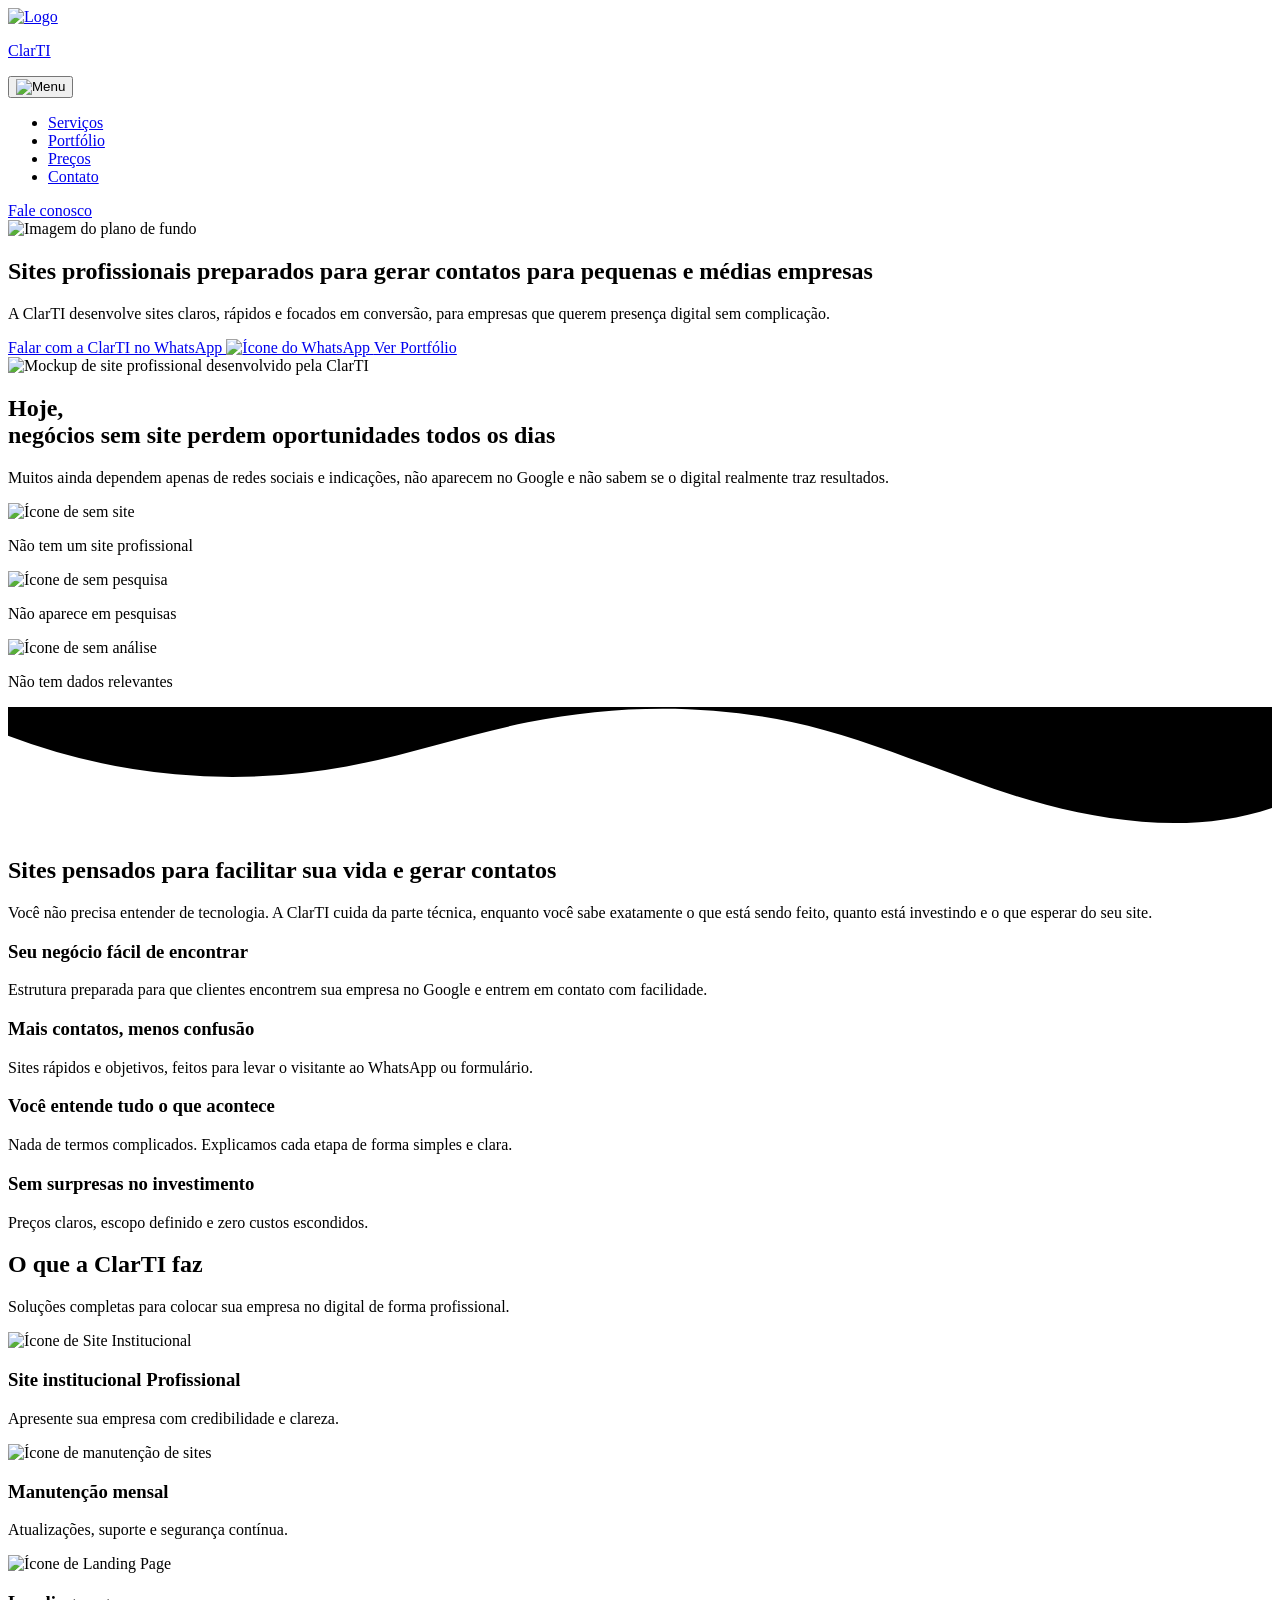
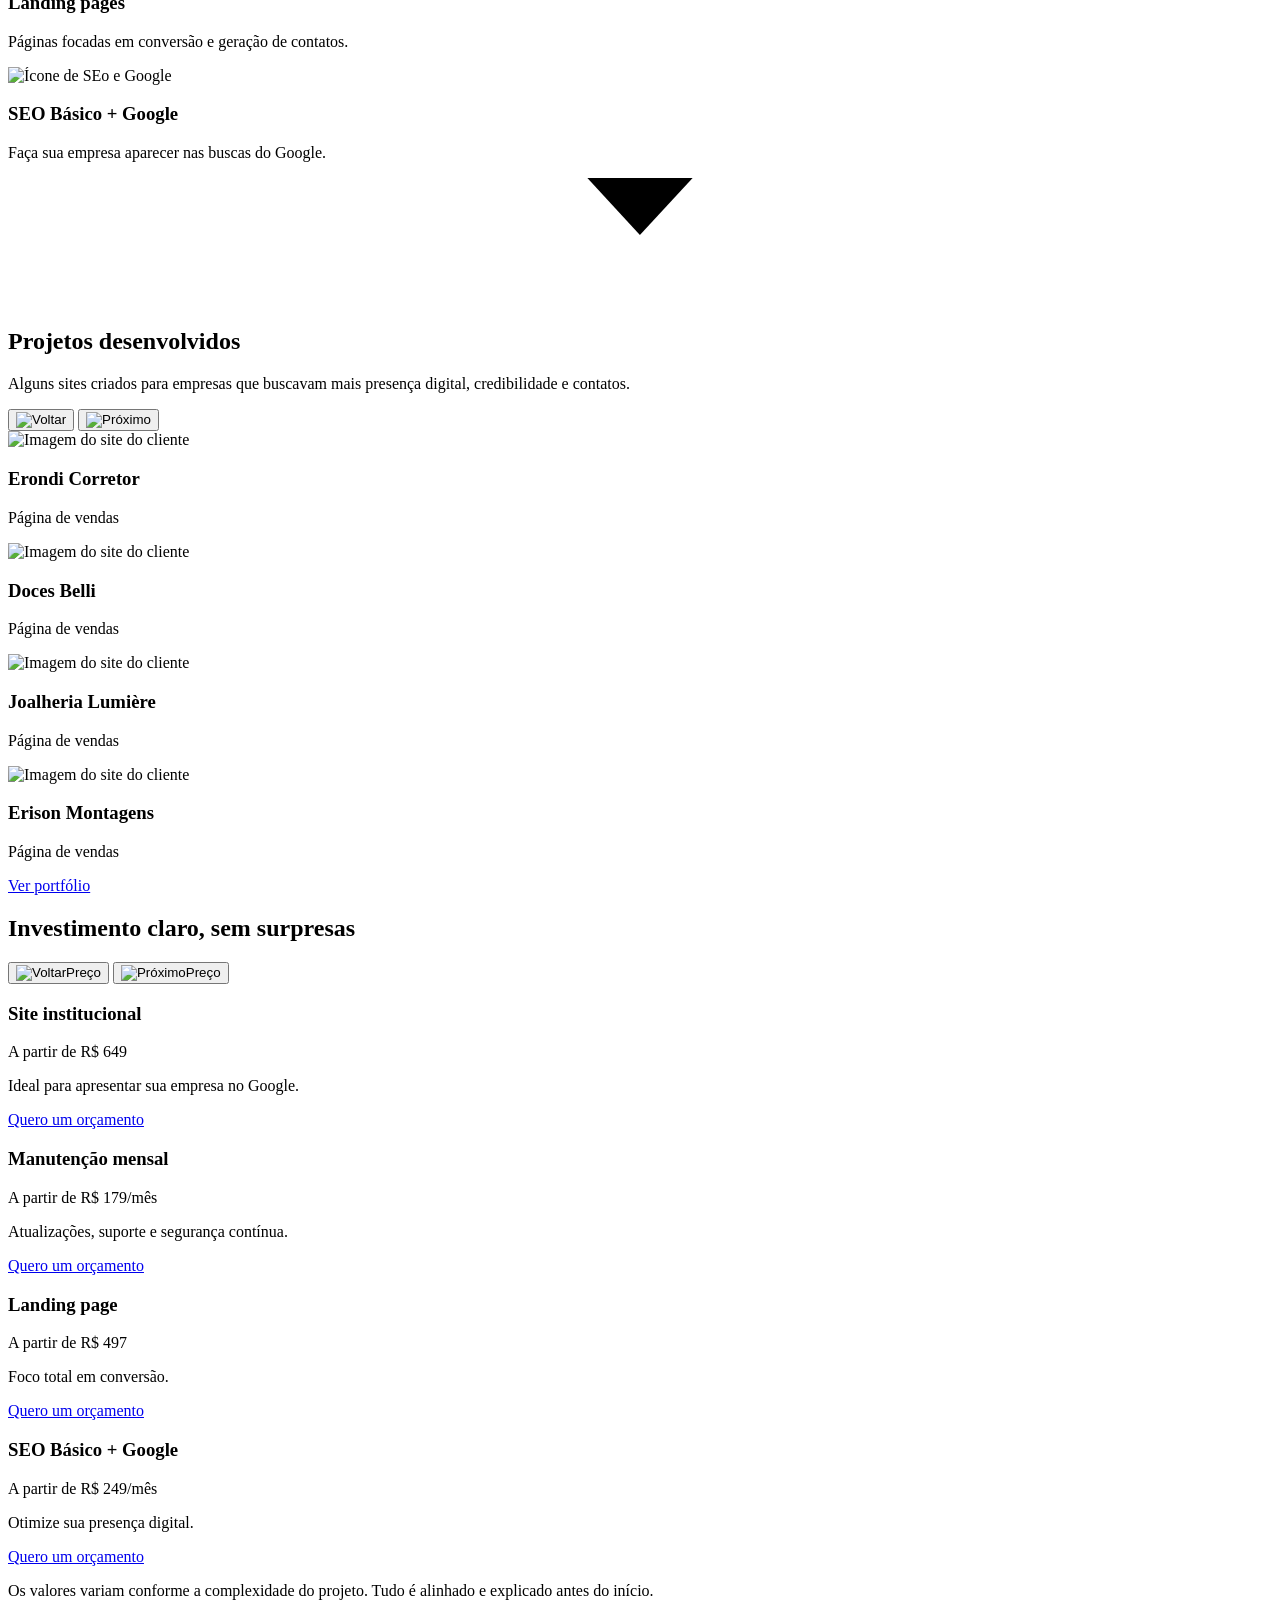
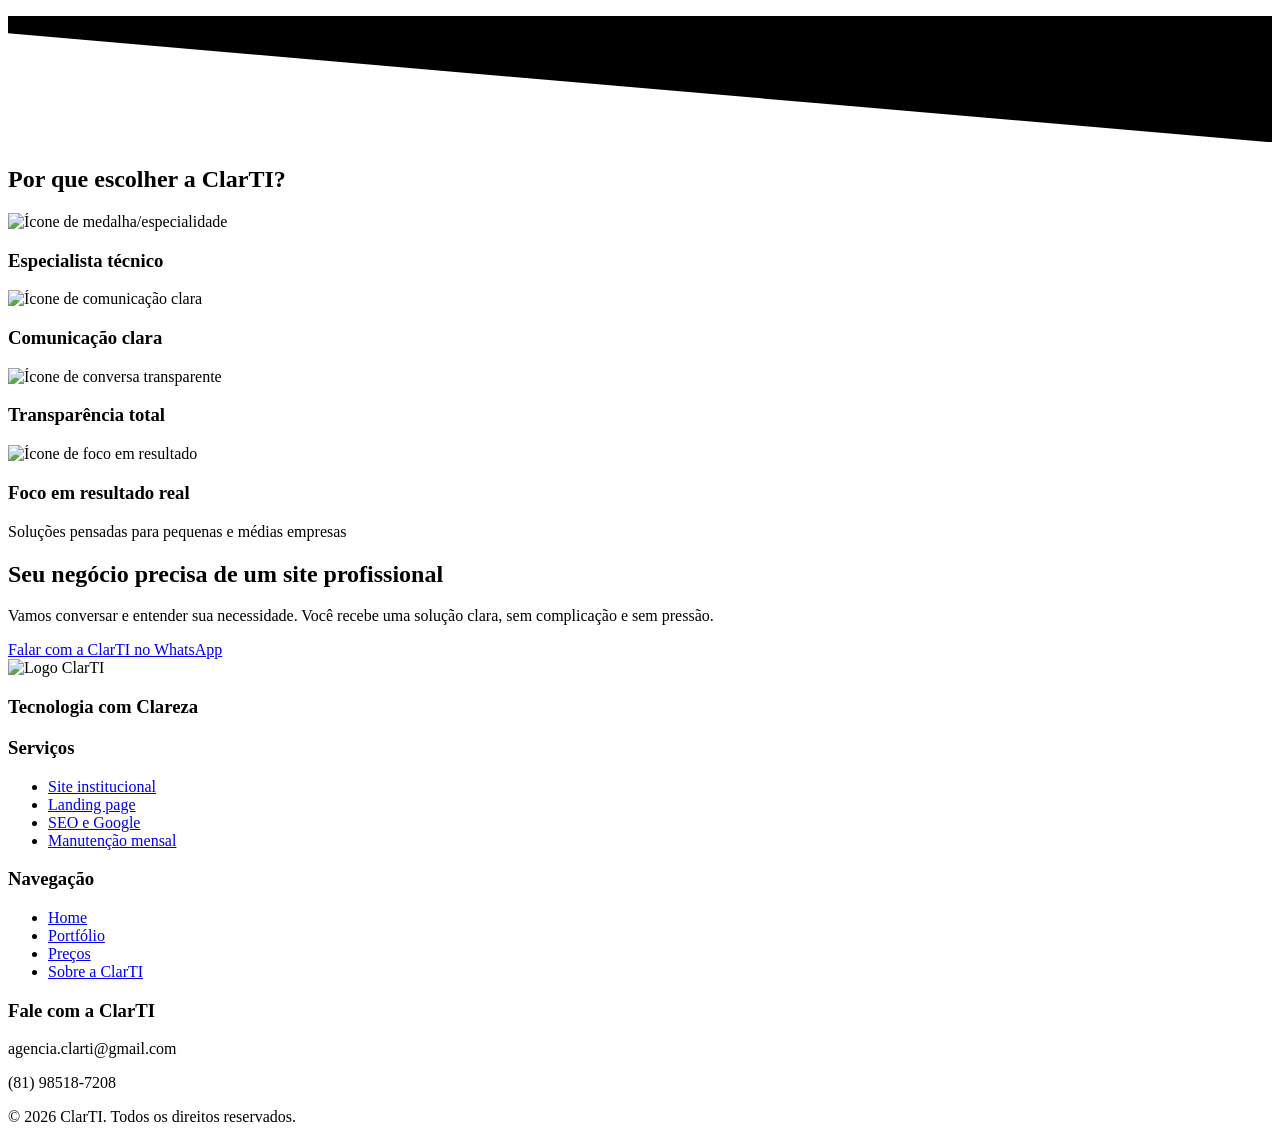
==== index.html @ f3489151 "Atualizações na pagina de portfolio" ====
<!DOCTYPE html>
<html lang="pt-br">
  <head>
    <meta charset="UTF-8" />
    <meta name="viewport" content="width=device-width, initial-scale=1.0" />

    <title>Criação de Sites Profissionais para Empresas | ClarTI</title>

    <meta name="theme-color" content="#11486e" />
    <meta
      name="description"
      content="Criação de sites profissionais claros e rápidos em Caruaru e em todo o Brasil. A ClarTI desenvolve sites modernos focados em gerar contatos reais. Solicite um orçamento."
    />

    <link
      rel="shortcut icon"
      href="imagens/logos/logo1-redonda.png"
      type="image/x-icon"
    />

    <!-- Fonte otimizada -->
    <link rel="preconnect" href="https://fonts.googleapis.com" />
    <link rel="preconnect" href="https://fonts.gstatic.com" crossorigin />
    <link
      href="https://fonts.googleapis.com/css2?family=Ubuntu:wght@300;400;500;700&display=swap"
      rel="stylesheet"
    />

    <link rel="stylesheet" href="styles/style.css?v=1.0.5" />
  </head>

  <body>
    <header class="header">
      <div class="logo-header">
        <a href="#" class="link-home-header">
          <img
            src="imagens/logos/isotipo2.webp"
            alt="Logo"
            class="img-header"
            width="40"
            height="40"
          />
          <p class="tit-header">ClarTI</p>
        </a>
      </div>
      <button
        class="button-menu"
        onclick="mostrarMenu()"
        alt="Botão de Mostrar Menu"
      >
        <img
          src="imagens/elements/icons/menu.svg"
          alt="Menu"
          width="32"
          height="32"
        />
      </button>
      <nav class="nav">
        <ul>
          <li class="li-servicos">
            <a href="#servicos" class="item-li">Serviços</a>
          </li>
          <li class="li-portfolio">
            <a href="portfolio.html" class="item-li">Portfólio</a>
          </li>
          <li class="li-precos">
            <a href="#precos" class="item-li">Preços</a>
          </li>
          <li class="li-contato">
            <a href="#footer" class="item-li">Contato</a>
          </li>
        </ul>
      </nav>
      <a
        href="https://wa.me/5581985187208?text=Olá! Gostaria de saber mais sobre os serviços da ClarTI"
        class="btn-cta-header"
        alt="Botão Principal de Falar Conosco no WhatsApp"
        width="28"
        height="28"
        >Fale conosco</a
      >
    </header>

    <main>
      <section class="hero-section" id="hero">
        <!-- IMAGEM LCP: detectável imediatamente -->

        <img
          src="imagens/elements/mesh-gradient.webp"
          alt="Imagem do plano de fundo"
          class="hero-bg"
          width="1920"
          height="1080"
          loading="eager"
          fetchpriority="high"
          decoding="async"
        />

        <h1 class="tit-hero-section">
          Sites profissionais preparados para gerar contatos para pequenas e
          médias empresas
        </h1>

        <p class="subtit-hero-section">
          A ClarTI desenvolve sites claros, rápidos e focados em conversão, para
          empresas que querem presença digital sem complicação.
        </p>

        <div class="botoes-hero-section">
          <a
            href="https://wa.me/5581985187208?text=Olá! Gostaria de saber mais sobre os serviços da ClarTI"
            class="cta-hero-section"
          >
            Falar com a ClarTI no WhatsApp
            <img
              src="imagens/elements/icons/whatsapp.svg"
              alt="Ícone do WhatsApp"
              width="30"
              height="40"
            />
          </a>

          <a href="portfolio.html" class="portfolio-hero-section"> Ver Portfólio </a>
        </div>

        <div class="div-img-hero">
          <img
            src="imagens/mockups/hero-img-mockup-gran.webp"
            width="600"
            height="377"
            alt="Mockup de site profissional desenvolvido pela ClarTI"
            class="img-hero"
            loading="eager"
            fetchpriority="high"
            decoding="async"
          />
        </div>
      </section>

      <section class="problema reveal">
        <h2 class="tit-problema">
          <span class="destaque-tit-problema">Hoje,</span><br />
          negócios sem site perdem oportunidades todos os dias
        </h2>
        <p class="text-problema">
          Muitos ainda dependem apenas de redes sociais e indicações, não
          aparecem no Google e não sabem se o digital realmente traz resultados.
        </p>
        <div class="bullets-dores">
          <div class="bullet1">
            <img
              src="imagens/elements/icons/globe-off.svg"
              alt="Ícone de sem site"
              width="40"
              height="40"
            />
            <p class="desc-bullet1">Não tem um site profissional</p>
          </div>
          <div class="bullet2">
            <img
              src="imagens/elements/icons/search-off.svg"
              alt="Ícone de sem pesquisa"
              width="40"
              height="40"
            />
            <p class="desc-bullet2">Não aparece em pesquisas</p>
          </div>
          <div class="bullet3">
            <img
              src="imagens/elements/icons/no-analytics.svg"
              alt="Ícone de sem análise"
              width="40"
              height="40"
            />
            <p class="desc-bullet3">Não tem dados relevantes</p>
          </div>
        </div>
      </section>
      <section class="solucao reveal" id="solucao">
        <div class="custom-shape-divider-top-1766184094">
          <svg
            data-name="Layer 1"
            xmlns="http://www.w3.org/2000/svg"
            viewBox="0 0 1200 120"
            preserveAspectRatio="none"
          >
            <path
              d="M321.39,56.44c58-10.79,114.16-30.13,172-41.86,82.39-16.72,168.19-17.73,250.45-.39C823.78,31,906.67,72,985.66,92.83c70.05,18.48,146.53,26.09,214.34,3V0H0V27.35A600.21,600.21,0,0,0,321.39,56.44Z"
              class="shape-fill"
            ></path>
          </svg>
        </div>
        <div class="box-titulos-solucao">
          <h2 class="tit-solucao">
            Sites pensados para facilitar sua vida e gerar contatos
          </h2>
          <p class="subtit-solucao">
            Você não precisa entender de tecnologia. A ClarTI cuida da parte
            técnica, enquanto você sabe exatamente o que está sendo feito,
            quanto está investindo e o que esperar do seu site.
          </p>
        </div>
        <div class="box-solucoes">
          <div class="card-solucoes">
            <h3 class="tit-solucoes">Seu negócio fácil de encontrar</h3>
            <p class="desc-solucao">
              Estrutura preparada para que clientes encontrem sua empresa no
              Google e entrem em contato com facilidade.
            </p>
          </div>
          <div class="card-solucoes">
            <h3 class="tit-solucoes">Mais contatos, menos confusão</h3>
            <p class="desc-solucao">
              Sites rápidos e objetivos, feitos para levar o visitante ao
              WhatsApp ou formulário.
            </p>
          </div>
          <div class="card-solucoes">
            <h3 class="tit-solucoes">Você entende tudo o que acontece</h3>
            <p class="desc-solucao">
              Nada de termos complicados. Explicamos cada etapa de forma simples
              e clara.
            </p>
          </div>
          <div class="card-solucoes">
            <h3 class="tit-solucoes">Sem surpresas no investimento</h3>
            <p class="desc-solucao">
              Preços claros, escopo definido e zero custos escondidos.
            </p>
          </div>
        </div>
      </section>
      <section class="servicos reveal" id="servicos">
        <div class="box-titulos-servicos">
          <h2 class="tit-servicos">O que a ClarTI faz</h2>
          <p class="subtit-servicos">
            Soluções completas para colocar sua empresa no digital de forma
            profissional.
          </p>
        </div>
        <div class="box-dos-servicos">
          <div class="card-servicos">
            <img
              src="imagens/elements/icons/layout.svg"
              alt="Ícone de Site Institucional"
              class="icon-do-servico"
              width="50"
              height="50"
            />
            <h3 class="tit-card-servico">Site institucional Profissional</h3>
            <p class="desc-card-servicos">
              Apresente sua empresa com credibilidade e clareza.
            </p>
          </div>
          <div class="card-servicos">
            <img
              src="imagens/elements/icons/settings.svg"
              alt="Ícone de manutenção de sites"
              class="icon-do-servico"
              width="50"
              height="50"
            />
            <h3 class="tit-card-servico">Manutenção mensal</h3>
            <p class="desc-card-servicos">
              Atualizações, suporte e segurança contínua.
            </p>
          </div>
          <div class="card-servicos">
            <img
              src="imagens/elements/icons/file-text.svg"
              alt="Ícone de Landing Page"
              class="icon-do-servico"
              width="50"
              height="50"
            />
            <h3 class="tit-card-servico">Landing pages</h3>
            <p class="desc-card-servicos">
              Páginas focadas em conversão e geração de contatos.
            </p>
          </div>

          <div class="card-servicos">
            <img
              src="imagens/elements/icons/seo.svg"
              alt="Ícone de SEo e Google"
              class="icon-do-servico"
              width="50"
              height="50"
            />
            <h3 class="tit-card-servico">SEO Básico + Google</h3>
            <p class="desc-card-servicos">
              Faça sua empresa aparecer nas buscas do Google.
            </p>
          </div>
        </div>
      </section>
      <section class="portfolio reveal" id="portfolio">
        <div class="custom-shape-divider-top-1766257136">
          <svg
            data-name="Layer 1"
            xmlns="http://www.w3.org/2000/svg"
            viewBox="0 0 1200 120"
            preserveAspectRatio="none"
          >
            <path
              d="M649.97 0L550.03 0 599.91 54.12 649.97 0z"
              class="shape-fill"
            ></path>
          </svg>
        </div>
        <div class="boxs-titulos-portfolio">
          <h2 class="tit-portfolio">Projetos desenvolvidos</h2>
          <p class="subtit-portfolio">
            Alguns sites criados para empresas que buscavam mais presença
            digital, credibilidade e contatos.
          </p>
        </div>
        <div class="carousel-wrapper">
          <div class="carousel-container">
            <button
              class="carousel-btn btn-prev"
              onclick="prevSlide()"
              alt="Botão de Voltar o portfólio"
            >
              <img
                src="imagens/elements/icons/seta-esquerda-escura.svg"
                alt="Voltar"
                width="30"
                height="30"
              />
            </button>
            <button
              class="carousel-btn btn-next"
              onclick="nextSlide()"
              alt="Botão de Próximo portfólio"
            >
              <img
                src="imagens/elements/icons/seta-direita-escura.svg"
                alt="Próximo"
                width="30"
                height="30"
              />
            </button>
            <div class="carousel-track" id="carouselTrack">
              <div class="box-portfolio">
                <img
                  src="imagens/mockups/erondi-mockup-300.webp"
                  srcset="
                    imagens/mockups/erondi-mockup-300.webp 300w,
                    imagens/mockups/erondi-mockup-600.webp 600w
                  "
                  sizes="300px"
                  alt="Imagem do site do cliente"
                  loading="lazy"
                  decoding="async"
                  width="300"
                  height="150"
                />
                <h3 class="tit-card-portfolio">Erondi Corretor</h3>
                <p class="subtit-card-portfolio">Página de vendas</p>
              </div>

              <div class="box-portfolio">
                <img
                  src="imagens/mockups/doces-belli-300.webp"
                  srcset="
                    imagens/mockups/doces-belli-300.webp 300w,
                    imagens/mockups/doces-belli-600.webp 600w
                  "
                  sizes="300px"
                  alt="Imagem do site do cliente"
                  loading="lazy"
                  decoding="async"
                  width="300"
                  height="150"
                />
                <h3 class="tit-card-portfolio">Doces Belli</h3>
                <p class="subtit-card-portfolio">Página de vendas</p>
              </div>

              <div class="box-portfolio">
                <img
                  src="imagens/mockups/joalheria-300.webp"
                  srcset="
                    imagens/mockups/joalheria-300.webp 300w,
                    imagens/mockups/joalheria-600.webp 600w
                  "
                  sizes="300px"
                  alt="Imagem do site do cliente"
                  loading="lazy"
                  decoding="async"
                  width="300"
                  height="150"
                />
                <h3 class="tit-card-portfolio">Joalheria Lumière</h3>
                <p class="subtit-card-portfolio">Página de vendas</p>
              </div>

              <div class="box-portfolio">
                <img
                  src="imagens/mockups/erison-montagens-mockup-300.webp"
                  srcset="
                    imagens/mockups/erison-montagens-mockup-300.webp 300w,
                    imagens/mockups/erison-montagens-mockup-600.webp 600w
                  "
                  sizes="300px"
                  alt="Imagem do site do cliente"
                  loading="lazy"
                  decoding="async"
                  width="300"
                  height="150"
                />
                <h3 class="tit-card-portfolio">Erison Montagens</h3>
                <p class="subtit-card-portfolio">Página de vendas</p>
              </div>
            </div>
          </div>
          <div class="carousel-indicators" id="indicators"></div>
          <div class="box-btn-pag-portfolio">
            <a href="portfolio.html" class="btn-pag-portfolio"
              >Ver portfólio</a
            >
          </div>
        </div>
      </section>
      <section class="precos reveal" id="precos">
        <h2 class="tit-precos">Investimento claro, sem surpresas</h2>
        <div class="carousel-wrapper-precos">
          <div class="carousel-container-precos">
            <button
              class="carousel-btn-precos btn-prev-precos"
              onclick="prevSlidePrecos()"
              alt="Botão de Voltar Preço"
            >
              <img
                src="imagens/elements/icons/seta-esquerda-clara.svg"
                alt="VoltarPreço"
                width="30"
                height="30"
              />
            </button>
            <button
              class="carousel-btn-precos btn-next-precos"
              onclick="nextSlidePrecos()"
              alt="Botão de Próximo Preço"
            >
              <img
                src="imagens/elements/icons/seta-direita-clara.svg"
                alt="PróximoPreço"
                width="30"
                height="30"
              />
            </button>
            <div class="carousel-track-precos" id="carouselTrackPrecos">
              <div class="card-precos">
                <h3 class="tit-preco-base">Site institucional</h3>
                <p class="subtit-preco-base">A partir de R$ 649</p>
                <p class="desc-preco-base">
                  Ideal para apresentar sua empresa no Google.
                </p>
                <a
                  href="https://wa.me/5581985187208?text=Olá! Quero um orçamento para Site Institucional (a partir de R$ 649)"
                  class="btn-quero-orcamento"
                  target="_blank"
                  >Quero um orçamento</a
                >
              </div>

              <div class="card-precos">
                <h3 class="tit-preco-base">Manutenção mensal</h3>
                <p class="subtit-preco-base">A partir de R$ 179/mês</p>
                <p class="desc-preco-base">
                  Atualizações, suporte e segurança contínua.
                </p>
                <a
                  href="https://wa.me/5581985187208?text=Olá! Quero um orçamento para Manutenção Mensal (a partir de R$ 179/mês)"
                  class="btn-quero-orcamento"
                  target="_blank"
                  >Quero um orçamento</a
                >
              </div>
              <div class="card-precos">
                <h3 class="tit-preco-base">Landing page</h3>
                <p class="subtit-preco-base">A partir de R$ 497</p>
                <p class="desc-preco-base">Foco total em conversão.</p>
                <a
                  href="https://wa.me/5581985187208?text=Olá! Quero um orçamento para Landing Page (a partir de R$ 497)"
                  class="btn-quero-orcamento"
                  target="_blank"
                  >Quero um orçamento</a
                >
              </div>

              <div class="card-precos">
                <h3 class="tit-preco-base">SEO Básico + Google</h3>
                <p class="subtit-preco-base">A partir de R$ 249/mês</p>
                <p class="desc-preco-base">Otimize sua presença digital.</p>
                <a
                  href="https://wa.me/5581985187208?text=Olá! Quero um orçamento para SEO e Google (a partir de R$ 249/mês)"
                  class="btn-quero-orcamento"
                  target="_blank"
                  >Quero um orçamento</a
                >
              </div>
            </div>
          </div>
          <div class="carousel-indicators-precos" id="indicatorsPrecos"></div>
        </div>
        <p class="text-final-precos">
          Os valores variam conforme a complexidade do projeto. Tudo é alinhado
          e explicado antes do início.
        </p>
      </section>
      <section class="diferenciais reveal">
        <div class="custom-shape-divider-top-1766257319">
          <svg
            data-name="Layer 1"
            xmlns="http://www.w3.org/2000/svg"
            viewBox="0 0 1200 120"
            preserveAspectRatio="none"
          >
            <path
              d="M1200 120L0 16.48 0 0 1200 0 1200 120z"
              class="shape-fill"
            ></path>
          </svg>
        </div>
        <div class="box-titulos-diferenciais">
          <h2 class="tit-diferenciais">Por que escolher a ClarTI?</h2>
        </div>
        <div class="box-diferenciais">
          <div class="bullet-diferenciais">
            <img
              src="imagens/elements/icons/award.svg"
              alt="Ícone de medalha/especialidade"
              loading="lazy"
              width="60"
              height="60"
            />
            <h3 class="tit-bullet-diferenciais">Especialista técnico</h3>
          </div>
          <div class="bullet-diferenciais">
            <img
              src="imagens/elements/icons/alvo.svg"
              alt="Ícone de comunicação clara"
              loading="lazy"
              width="60"
              height="60"
            />
            <h3 class="tit-bullet-diferenciais">Comunicação clara</h3>
          </div>
          <div class="bullet-diferenciais">
            <img
              src="imagens/elements/icons/conversa.svg"
              alt="Ícone de conversa transparente"
              loading="lazy"
              width="60"
              height="60"
            />
            <h3 class="tit-bullet-diferenciais">Transparência total</h3>
          </div>
          <div class="bullet-diferenciais">
            <img
              src="imagens/elements/icons/check.svg"
              alt="Ícone de foco em resultado"
              loading="lazy"
              width="60"
              height="60"
            />
            <h3 class="tit-bullet-diferenciais">Foco em resultado real</h3>
          </div>
        </div>
        <p class="subtit-diferenciais">
          Soluções pensadas para pequenas e médias empresas
        </p>
      </section>
      <section class="cta-final reveal">
        <h2 class="tit-cta-final">
          Seu negócio precisa de um site profissional
        </h2>
        <p class="subtit-cta-final">
          Vamos conversar e entender sua necessidade. Você recebe uma solução
          clara, sem complicação e sem pressão.
        </p>
        <a
          href="https://wa.me/5581985187208?text=Olá! Gostaria de saber mais sobre os serviços da ClarTI"
          class="link-cta-final"
          target="_blank"
          >Falar com a ClarTI no WhatsApp</a
        >
      </section>
    </main>

    <footer id="footer">
      <div class="coluna-logo-footer">
        <img
          src="imagens/logos/imagotipo2.webp"
          alt="Logo ClarTI"
          class="logo-final"
          loading="lazy"
          width="80"
          height="80"
        />
        <h3 class="tit-footer">Tecnologia com Clareza</h3>
      </div>
      <div class="box-das-colunas">
        <div class="colunas-footer coluna-servico">
          <h3 class="footer-servicos">Serviços</h3>
          <ul>
            <li>
              <a
                href="https://wa.me/5581985187208?text=Olá! Gostaria de um orçamento para Site Institucional"
                target="_blank"
                >Site institucional</a
              >
            </li>
            <li>
              <a
                href="https://wa.me/5581985187208?text=Olá! Gostaria de um orçamento para Landing Page"
                target="_blank"
                >Landing page</a
              >
            </li>

            <li>
              <a
                href="https://wa.me/5581985187208?text=Olá! Gostaria de saber mais sobre SEO e Google"
                target="_blank"
                >SEO e Google</a
              >
            </li>
            <li>
              <a
                href="https://wa.me/5581985187208?text=Olá! Gostaria de contratar Manutenção Mensal"
                target="_blank"
                >Manutenção mensal</a
              >
            </li>
          </ul>
        </div>
        <div class="colunas-footer coluna-navegacao">
          <h3 class="footer-navegacao">Navegação</h3>
          <ul>
            <li><a href="#hero">Home</a></li>
            <li><a href="#portfolio">Portfólio</a></li>
            <li><a href="#precos">Preços</a></li>
            <li><a href="#solucao">Sobre a ClarTI</a></li>
          </ul>
        </div>
        <div class="colunas-footer coluna-contato">
          <h3 class="footer-contato">Fale com a ClarTI</h3>
          <p>agencia.clarti@gmail.com</p>
          <p>(81) 98518-7208</p>
        </div>
      </div>

      <div class="copy-final">
        <p>© 2026 ClarTI. Todos os direitos reservados.</p>
      </div>
    </footer>

    <script src="scripts/main.js"></script>
    <!-- Google tag (gtag.js) -->
    <script
      async
      src="https://www.googletagmanager.com/gtag/js?id=G-BYP4J9G5DN"
    ></script>
    <script>
      window.dataLayer = window.dataLayer || [];
      function gtag() {
        dataLayer.push(arguments);
      }
      gtag("js", new Date());

      gtag("config", "G-BYP4J9G5DN");
    </script>
  </body>
</html>
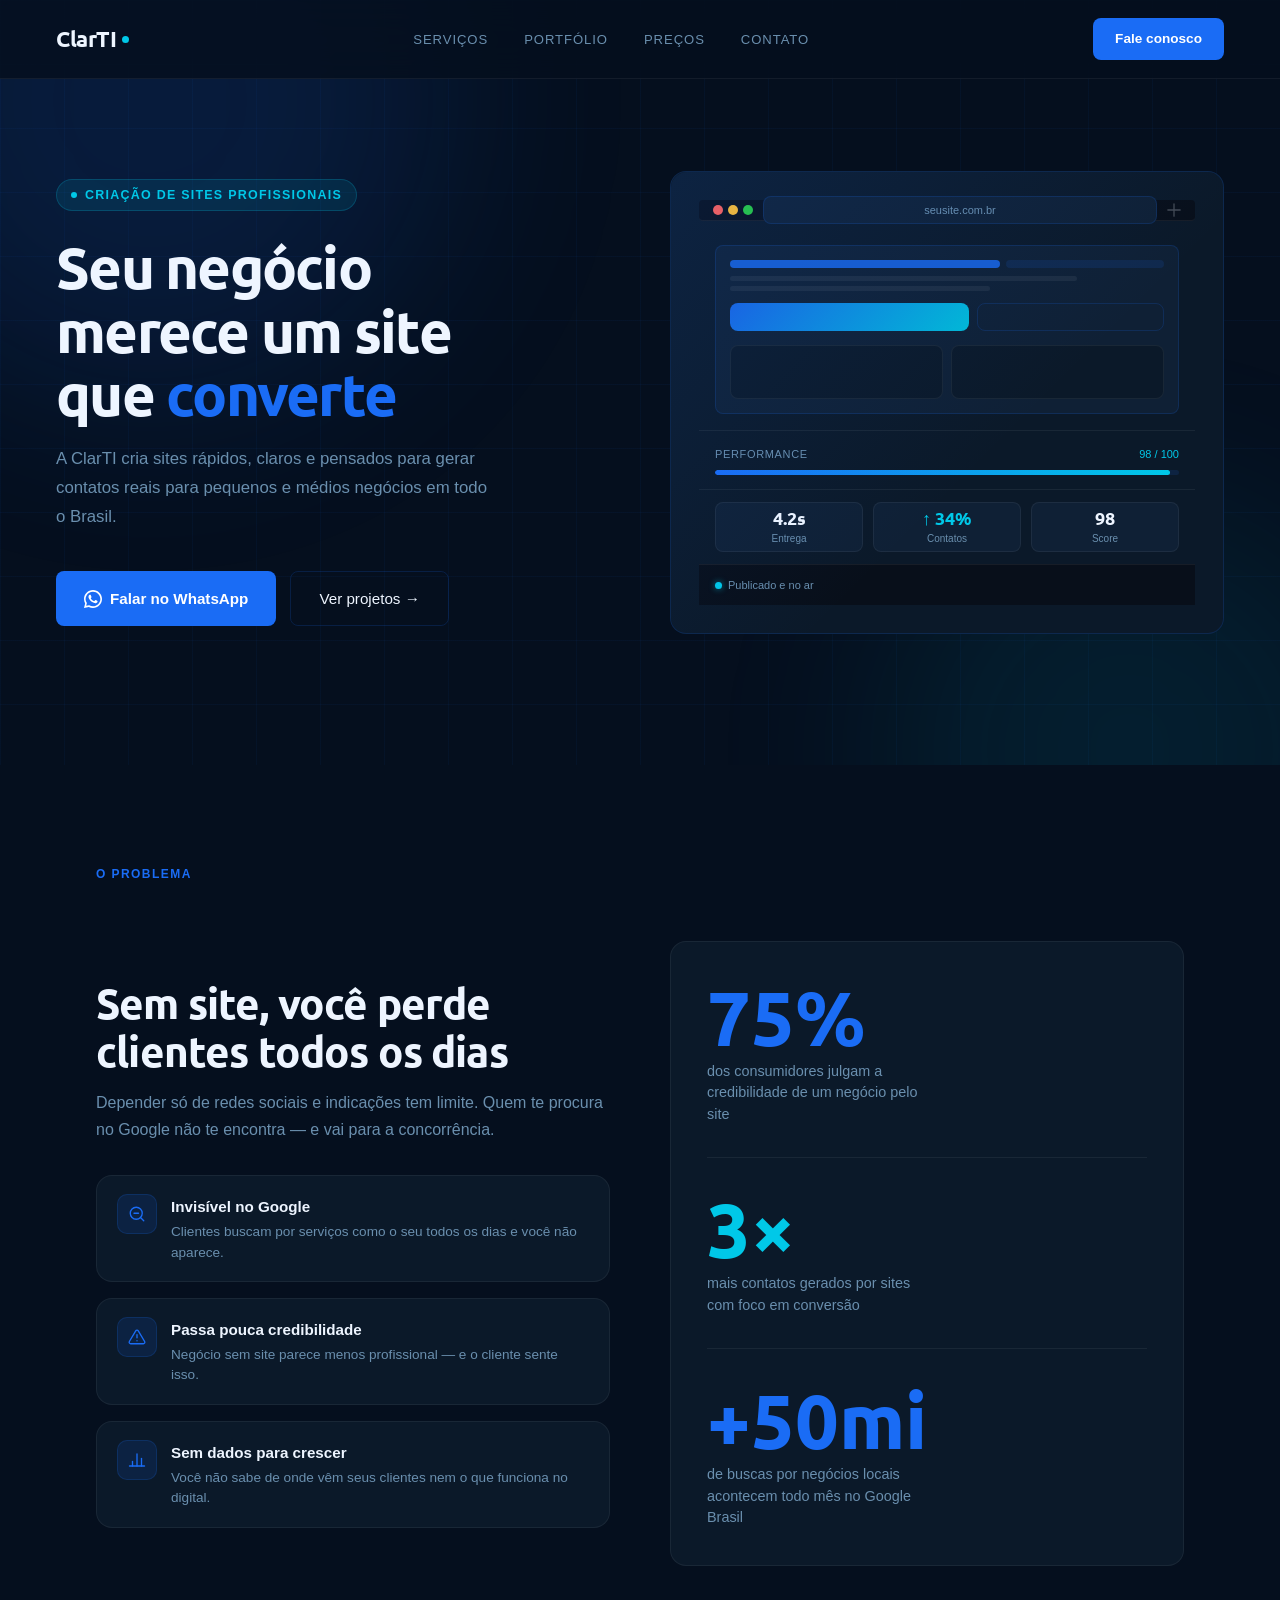
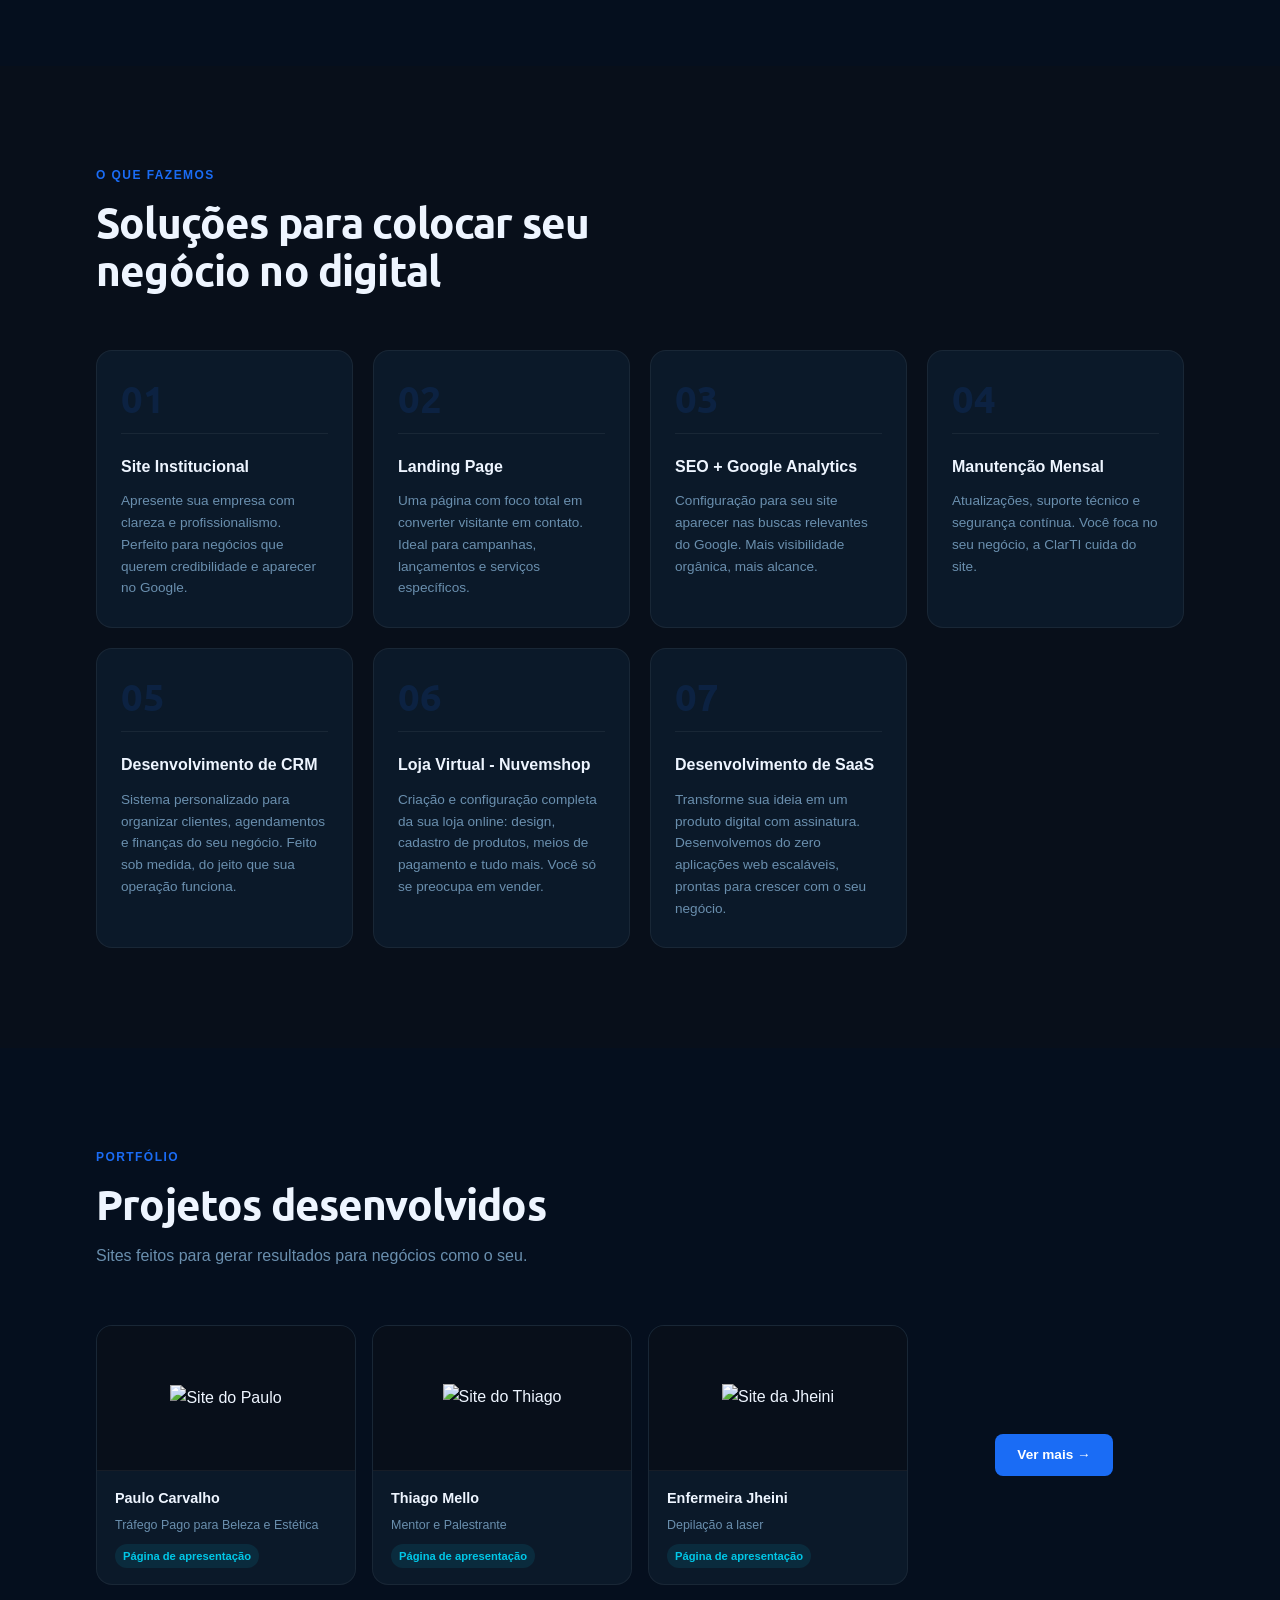
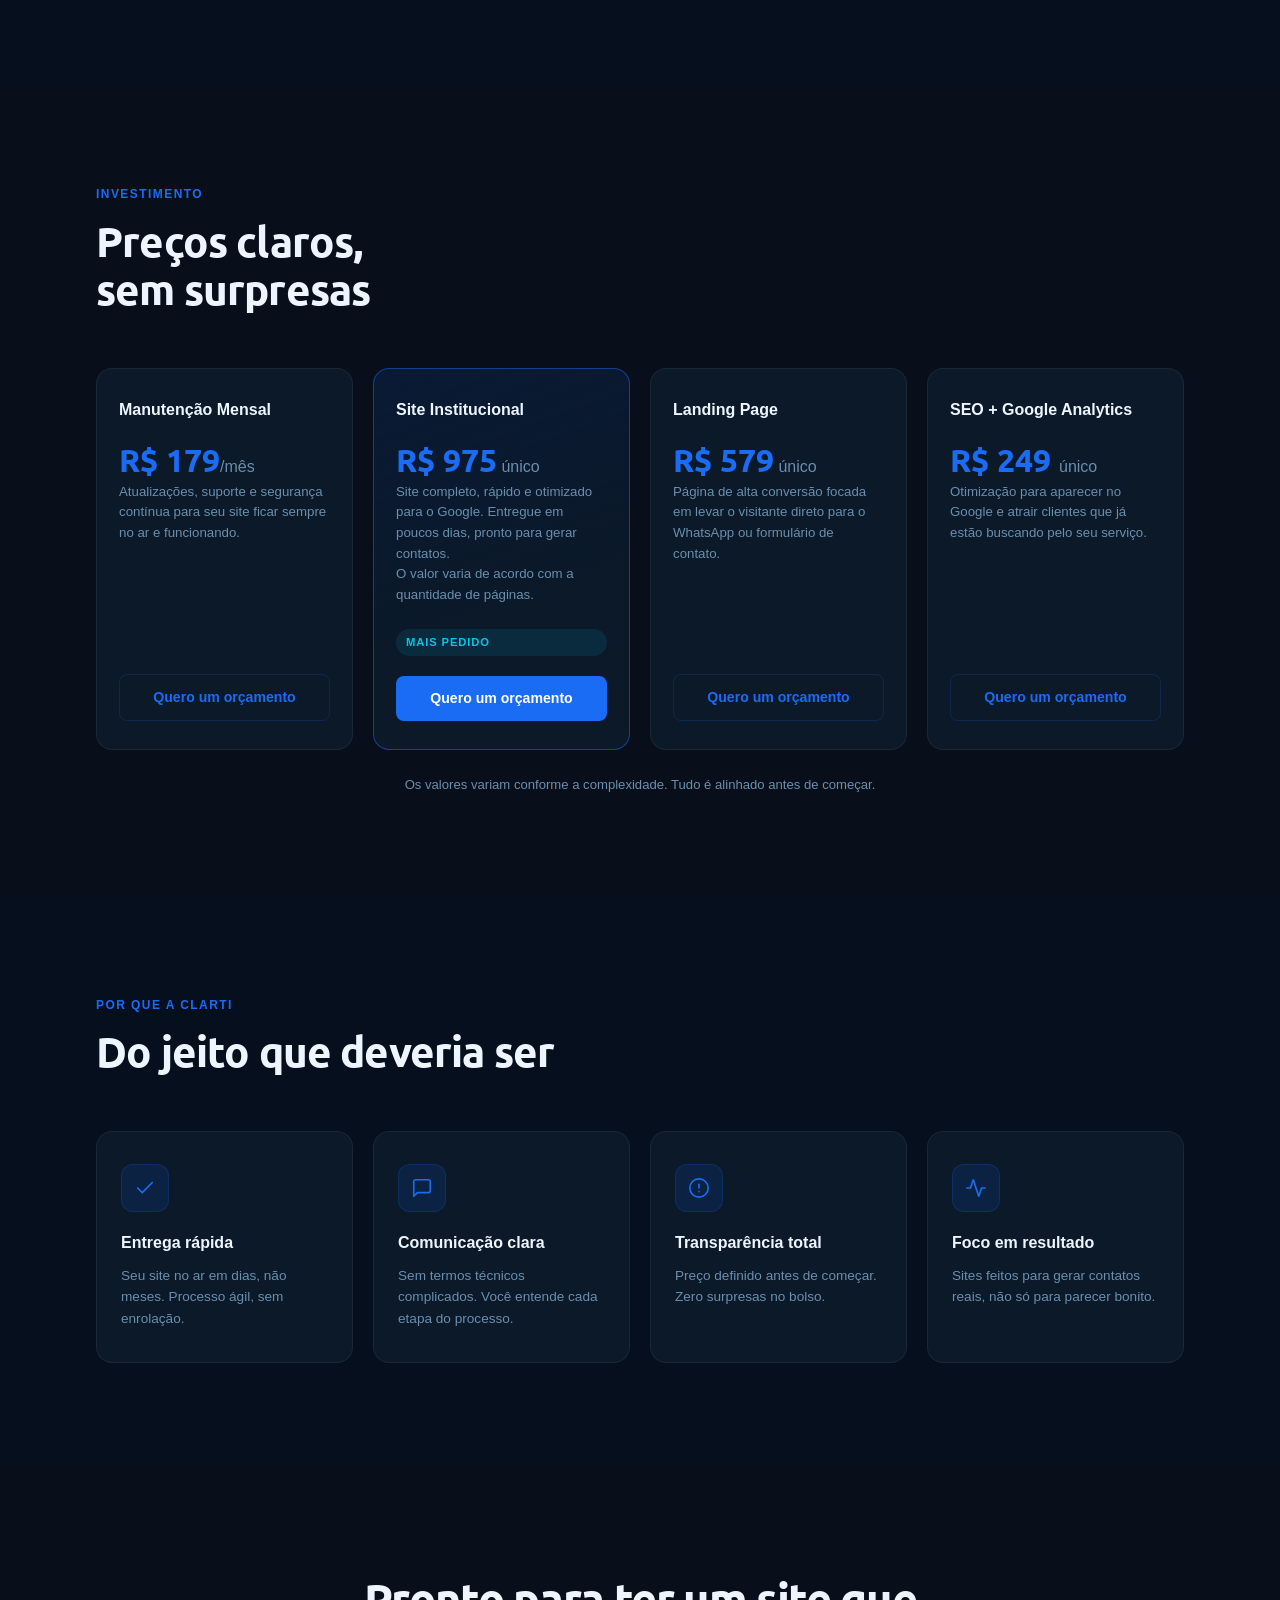
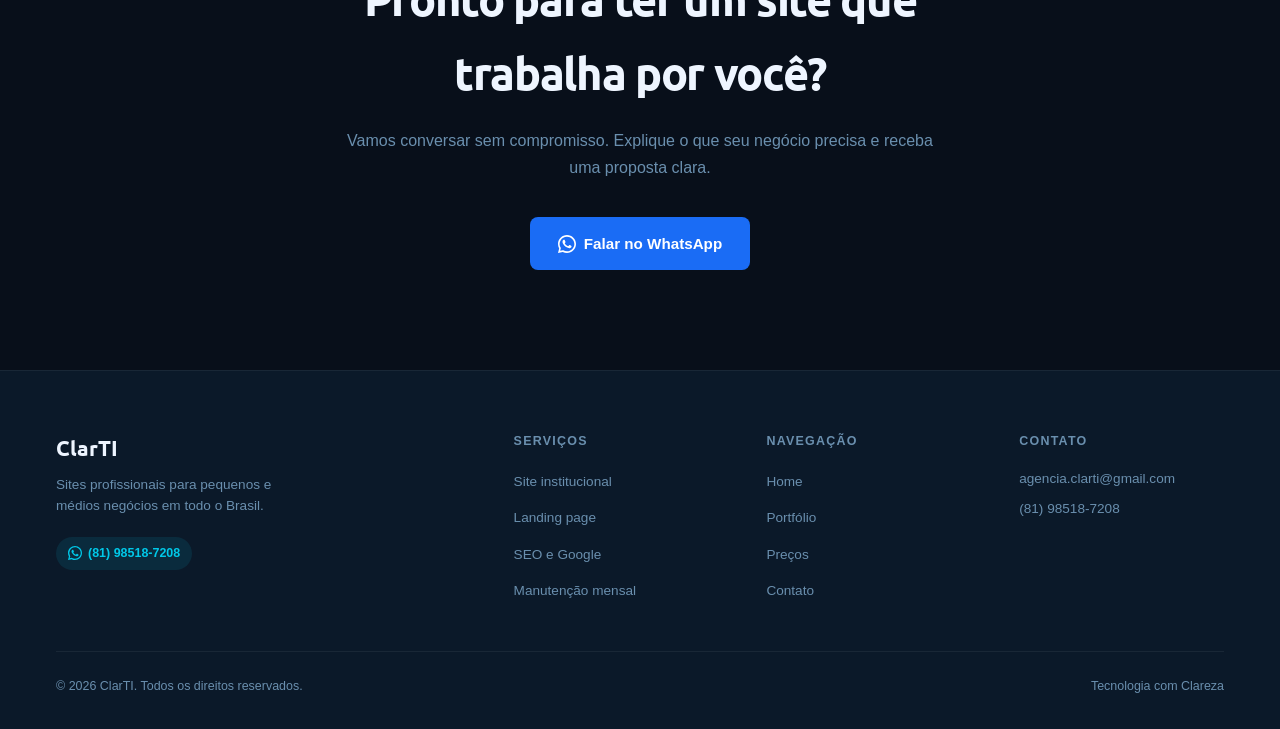
==== commit 7d64ffca: "Atualização do site v2.0" ====
--- a/index.html
+++ b/index.html
@@ -1,678 +1,667 @@
-<!DOCTYPE html>
+<!doctype html>
 <html lang="pt-br">
   <head>
     <meta charset="UTF-8" />
     <meta name="viewport" content="width=device-width, initial-scale=1.0" />
-
-    <title>Criação de Sites Profissionais para Empresas | ClarTI</title>
-
-    <meta name="theme-color" content="#11486e" />
+    <title>ClarTI — Sites que geram contatos reais</title>
     <meta
       name="description"
-      content="Criação de sites profissionais claros e rápidos em Caruaru e em todo o Brasil. A ClarTI desenvolve sites modernos focados em gerar contatos reais. Solicite um orçamento."
+      content="A ClarTI cria sites profissionais, rápidos e focados em conversão para pequenos e médios negócios em todo o Brasil."
     />
-
+    <meta name="theme-color" content="#050f1e" />
+    <link rel="preconnect" href="https://fonts.googleapis.com" />
+    <link rel="preconnect" href="https://fonts.gstatic.com" crossorigin />
+    <link
+      href="https://fonts.googleapis.com/css2?family=Syne:wght@700;800&family=Ubuntu:wght@300;400;500;700&display=swap"
+      rel="stylesheet"
+    />
+    <link rel="stylesheet" href="styles/style.css" />
     <link
       rel="shortcut icon"
       href="imagens/logos/logo1-redonda.png"
       type="image/x-icon"
     />
-
-    <!-- Fonte otimizada -->
-    <link rel="preconnect" href="https://fonts.googleapis.com" />
-    <link rel="preconnect" href="https://fonts.gstatic.com" crossorigin />
-    <link
-      href="https://fonts.googleapis.com/css2?family=Ubuntu:wght@300;400;500;700&display=swap"
-      rel="stylesheet"
-    />
-
-    <link rel="stylesheet" href="styles/style.css?v=1.0.5" />
   </head>
-
   <body>
-    <header class="header">
-      <div class="logo-header">
-        <a href="#" class="link-home-header">
-          <img
-            src="imagens/logos/isotipo2.webp"
-            alt="Logo"
-            class="img-header"
-            width="40"
-            height="40"
-          />
-          <p class="tit-header">ClarTI</p>
-        </a>
-      </div>
+    <div class="grid-bg"></div>
+    <div class="glow-orb a"></div>
+    <div class="glow-orb b"></div>
+
+    <!-- NAV -->
+    <nav>
+      <a href="#" class="nav-logo">ClarTI<span class="dot"></span></a>
       <button
-        class="button-menu"
-        onclick="mostrarMenu()"
-        alt="Botão de Mostrar Menu"
+        class="hamburger"
+        id="ham"
+        onclick="toggleMenu()"
+        aria-label="Menu"
       >
-        <img
-          src="imagens/elements/icons/menu.svg"
-          alt="Menu"
-          width="32"
-          height="32"
-        />
+        <span></span><span></span><span></span>
       </button>
-      <nav class="nav">
-        <ul>
-          <li class="li-servicos">
-            <a href="#servicos" class="item-li">Serviços</a>
-          </li>
-          <li class="li-portfolio">
-            <a href="portfolio.html" class="item-li">Portfólio</a>
-          </li>
-          <li class="li-precos">
-            <a href="#precos" class="item-li">Preços</a>
-          </li>
-          <li class="li-contato">
-            <a href="#footer" class="item-li">Contato</a>
-          </li>
-        </ul>
-      </nav>
+      <ul class="nav-links" id="navLinks">
+        <li><a href="#servicos" onclick="closeMenu()">Serviços</a></li>
+        <li><a href="portfolio.html" onclick="closeMenu()">Portfólio</a></li>
+        <li><a href="#precos" onclick="closeMenu()">Preços</a></li>
+        <li><a href="#contato" onclick="closeMenu()">Contato</a></li>
+      </ul>
       <a
-        href="https://wa.me/5581985187208?text=Olá! Gostaria de saber mais sobre os serviços da ClarTI"
-        class="btn-cta-header"
-        alt="Botão Principal de Falar Conosco no WhatsApp"
-        width="28"
-        height="28"
+        href="https://wa.me/5581985187208?text=Olá! Gostaria de saber mais sobre a ClarTI"
+        class="nav-btn"
+        target="_blank"
         >Fale conosco</a
       >
-    </header>
-
-    <main>
-      <section class="hero-section" id="hero">
-        <!-- IMAGEM LCP: detectável imediatamente -->
-
-        <img
-          src="imagens/elements/mesh-gradient.webp"
-          alt="Imagem do plano de fundo"
-          class="hero-bg"
-          width="1920"
-          height="1080"
-          loading="eager"
-          fetchpriority="high"
-          decoding="async"
-        />
-
-        <h1 class="tit-hero-section">
-          Sites profissionais preparados para gerar contatos para pequenas e
-          médias empresas
-        </h1>
-
-        <p class="subtit-hero-section">
-          A ClarTI desenvolve sites claros, rápidos e focados em conversão, para
-          empresas que querem presença digital sem complicação.
+    </nav>
+
+    <!-- HERO -->
+    <section class="hero">
+      <div class="hero-inner">
+        <div>
+          <div class="hero-tag">
+            <span class="tag-dot"></span>Criação de sites profissionais
+          </div>
+          <h1>Seu negócio<br />merece um site<br />que <em>converte</em></h1>
+          <p class="hero-sub">
+            A ClarTI cria sites rápidos, claros e pensados para gerar contatos
+            reais para pequenos e médios negócios em todo o Brasil.
+          </p>
+          <div class="hero-btns">
+            <a
+              href="https://wa.me/5581985187208?text=Olá! Gostaria de saber mais sobre a ClarTI"
+              class="btn-primary"
+              target="_blank"
+            >
+              <svg
+                class="wpp-icon"
+                xmlns="http://www.w3.org/2000/svg"
+                viewBox="0 0 24 24"
+              >
+                <path
+                  d="M17.472 14.382c-.297-.149-1.758-.867-2.03-.967-.273-.099-.471-.148-.67.15-.197.297-.767.966-.94 1.164-.173.199-.347.223-.644.075-.297-.15-1.255-.463-2.39-1.475-.883-.788-1.48-1.761-1.653-2.059-.173-.297-.018-.458.13-.606.134-.133.298-.347.446-.52.149-.174.198-.298.298-.497.099-.198.05-.371-.025-.52-.075-.149-.669-1.612-.916-2.207-.242-.579-.487-.5-.669-.51-.173-.008-.371-.01-.57-.01-.198 0-.52.074-.792.372-.272.297-1.04 1.016-1.04 2.479 0 1.462 1.065 2.875 1.213 3.074.149.198 2.096 3.2 5.077 4.487.709.306 1.262.489 1.694.625.712.227 1.36.195 1.871.118.571-.085 1.758-.719 2.006-1.413.248-.694.248-1.289.173-1.413-.074-.124-.272-.198-.57-.347z"
+                />
+                <path
+                  d="M12 0C5.373 0 0 5.373 0 12c0 2.124.558 4.118 1.528 5.849L0 24l6.335-1.499A11.946 11.946 0 0012 24c6.627 0 12-5.373 12-12S18.627 0 12 0zm0 21.818a9.818 9.818 0 01-4.964-1.349l-.356-.212-3.764.89.957-3.664-.232-.376A9.818 9.818 0 0112 2.182c5.314 0 9.818 4.504 9.818 9.818 0 5.315-4.504 9.818-9.818 9.818z"
+                />
+              </svg>
+              Falar no WhatsApp
+            </a>
+            <a href="portfolio.html" class="btn-secondary">Ver projetos →</a>
+          </div>
+        </div>
+        <!-- HERO VISUAL -->
+        <div class="hero-visual">
+          <div class="hero-card">
+            <div class="hc-bar">
+              <div class="hc-dots">
+                <span class="r"></span>
+                <span class="y"></span>
+                <span class="g"></span>
+              </div>
+              <div class="hc-url">seusite.com.br</div>
+              <svg
+                width="14"
+                height="14"
+                viewBox="0 0 16 16"
+                fill="none"
+                style="opacity: 0.25"
+              >
+                <path
+                  d="M8 1v14M1 8h14"
+                  stroke="#eef5ff"
+                  stroke-width="1.5"
+                  stroke-linecap="round"
+                />
+              </svg>
+            </div>
+
+            <div class="hc-preview">
+              <div class="hc-preview-inner">
+                <div class="hc-h1">
+                  <div class="a"></div>
+                  <div class="b"></div>
+                </div>
+                <div class="hc-line" style="width: 80%"></div>
+                <div class="hc-line" style="width: 60%"></div>
+                <div class="hc-btns">
+                  <div class="hc-btn-p"></div>
+                  <div class="hc-btn-s"></div>
+                </div>
+                <div class="hc-cards">
+                  <div></div>
+                  <div></div>
+                </div>
+              </div>
+            </div>
+
+            <div class="hc-perf">
+              <div class="hc-perf-top">
+                <span class="hc-perf-label">Performance</span>
+                <span class="hc-perf-val">98 / 100</span>
+              </div>
+              <div class="hc-track">
+                <div class="hc-fill"></div>
+              </div>
+            </div>
+
+            <div class="hc-stats">
+              <div class="hc-stat">
+                <div class="n">4.2s</div>
+                <div class="l">Entrega</div>
+              </div>
+              <div class="hc-stat">
+                <div class="n" style="color: var(--cyan)">&uparrow; 34%</div>
+                <div class="l">Contatos</div>
+              </div>
+              <div class="hc-stat">
+                <div class="n">98</div>
+                <div class="l">Score</div>
+              </div>
+            </div>
+
+            <div class="hc-footer">
+              <div class="hc-status">
+                <span class="hc-dot"></span>
+                Publicado e no ar
+              </div>
+            </div>
+          </div>
+        </div>
+      </div>
+    </section>
+
+    <!-- PROBLEMA -->
+    <section class="problema" id="problema">
+      <div class="section-wrap">
+        <div class="section-label">O problema</div>
+        <div class="problema-grid">
+          <div>
+            <h2 class="section-title">
+              Sem site, você perde clientes todos os dias
+            </h2>
+            <p class="section-sub">
+              Depender só de redes sociais e indicações tem limite. Quem te
+              procura no Google não te encontra — e vai para a concorrência.
+            </p>
+            <div class="dor-list" style="margin-top: 32px">
+              <div class="dor-item">
+                <div class="dor-icon">
+                  <svg viewBox="0 0 24 24">
+                    <circle cx="11" cy="11" r="8" />
+                    <line x1="21" y1="21" x2="16.65" y2="16.65" />
+                    <line x1="8" y1="11" x2="14" y2="11" />
+                  </svg>
+                </div>
+                <div class="dor-text">
+                  <h3>Invisível no Google</h3>
+                  <p>
+                    Clientes buscam por serviços como o seu todos os dias e você
+                    não aparece.
+                  </p>
+                </div>
+              </div>
+              <div class="dor-item">
+                <div class="dor-icon">
+                  <svg viewBox="0 0 24 24">
+                    <path
+                      d="M10.29 3.86L1.82 18a2 2 0 001.71 3h16.94a2 2 0 001.71-3L13.71 3.86a2 2 0 00-3.42 0z"
+                    />
+                    <line x1="12" y1="9" x2="12" y2="13" />
+                    <line x1="12" y1="17" x2="12.01" y2="17" />
+                  </svg>
+                </div>
+                <div class="dor-text">
+                  <h3>Passa pouca credibilidade</h3>
+                  <p>
+                    Negócio sem site parece menos profissional — e o cliente
+                    sente isso.
+                  </p>
+                </div>
+              </div>
+              <div class="dor-item">
+                <div class="dor-icon">
+                  <svg viewBox="0 0 24 24">
+                    <line x1="18" y1="20" x2="18" y2="10" />
+                    <line x1="12" y1="20" x2="12" y2="4" />
+                    <line x1="6" y1="20" x2="6" y2="14" />
+                    <line x1="2" y1="20" x2="22" y2="20" />
+                  </svg>
+                </div>
+                <div class="dor-text">
+                  <h3>Sem dados para crescer</h3>
+                  <p>
+                    Você não sabe de onde vêm seus clientes nem o que funciona
+                    no digital.
+                  </p>
+                </div>
+              </div>
+            </div>
+          </div>
+          <div class="stat-box">
+            <div class="big-stat">
+              <div class="n">75%</div>
+              <div class="desc">
+                dos consumidores julgam a credibilidade de um negócio pelo site
+              </div>
+            </div>
+            <div class="divider-stat"></div>
+            <div class="big-stat">
+              <div class="n" style="color: var(--cyan)">3×</div>
+              <div class="desc">
+                mais contatos gerados por sites com foco em conversão
+              </div>
+            </div>
+            <div class="divider-stat"></div>
+            <div class="big-stat">
+              <div class="n">+50mi</div>
+              <div class="desc">
+                de buscas por negócios locais acontecem todo mês no Google
+                Brasil
+              </div>
+            </div>
+          </div>
+        </div>
+      </div>
+    </section>
+
+    <!-- SERVIÇOS -->
+    <section class="servicos reveal" id="servicos">
+      <div class="section-wrap">
+        <div class="section-label">O que fazemos</div>
+        <h2 class="section-title">
+          Soluções para colocar seu<br />negócio no digital
+        </h2>
+        <div class="servicos-grid">
+          <div class="serv-card">
+            <div class="serv-num">01</div>
+            <h3>Site Institucional</h3>
+            <p>
+              Apresente sua empresa com clareza e profissionalismo. Perfeito
+              para negócios que querem credibilidade e aparecer no Google.
+            </p>
+          </div>
+          <div class="serv-card">
+            <div class="serv-num">02</div>
+            <h3>Landing Page</h3>
+            <p>
+              Uma página com foco total em converter visitante em contato. Ideal
+              para campanhas, lançamentos e serviços específicos.
+            </p>
+          </div>
+          <div class="serv-card">
+            <div class="serv-num">03</div>
+            <h3>SEO + Google Analytics</h3>
+            <p>
+              Configuração para seu site aparecer nas buscas relevantes do
+              Google. Mais visibilidade orgânica, mais alcance.
+            </p>
+          </div>
+          <div class="serv-card">
+            <div class="serv-num">04</div>
+            <h3>Manutenção Mensal</h3>
+            <p>
+              Atualizações, suporte técnico e segurança contínua. Você foca no
+              seu negócio, a ClarTI cuida do site.
+            </p>
+          </div>
+          <div class="serv-card">
+            <div class="serv-num">05</div>
+            <h3>Desenvolvimento de CRM</h3>
+            <p>
+              Sistema personalizado para organizar clientes, agendamentos e
+              finanças do seu negócio. Feito sob medida, do jeito que sua
+              operação funciona.
+            </p>
+          </div>
+          <div class="serv-card">
+            <div class="serv-num">06</div>
+            <h3>Loja Virtual - Nuvemshop</h3>
+            <p>
+              Criação e configuração completa da sua loja online: design,
+              cadastro de produtos, meios de pagamento e tudo mais. Você só se
+              preocupa em vender.
+            </p>
+          </div>
+          <div class="serv-card">
+            <div class="serv-num">07</div>
+            <h3>Desenvolvimento de SaaS</h3>
+            <p>
+              Transforme sua ideia em um produto digital com assinatura.
+              Desenvolvemos do zero aplicações web escaláveis, prontas para
+              crescer com o seu negócio.
+            </p>
+          </div>
+        </div>
+      </div>
+    </section>
+
+    <!-- PORTFÓLIO -->
+    <section class="portfolio reveal" id="portfolio">
+      <div class="section-wrap">
+        <div class="section-label">Portfólio</div>
+        <h2 class="section-title">Projetos desenvolvidos</h2>
+        <p class="section-sub">
+          Sites feitos para gerar resultados para negócios como o seu.
         </p>
-
-        <div class="botoes-hero-section">
+        <div class="portfolio-grid">
+          <div class="port-card">
+            <div class="port-thumb">
+              <img
+                src="imagens/sites-imgs/paulocarvalho.jpg"
+                alt="Site do Paulo"
+              />
+            </div>
+            <div class="port-info">
+              <h3>Paulo Carvalho</h3>
+              <p>Tráfego Pago para Beleza e Estética</p>
+              <span class="port-badge">Página de apresentação</span>
+            </div>
+          </div>
+          <div class="port-card">
+            <div class="port-thumb">
+              <div class="port-thumb">
+                <img
+                  src="imagens/sites-imgs/thiagomello.jpg"
+                  alt="Site do Thiago"
+                />
+              </div>
+            </div>
+            <div class="port-info">
+              <h3>Thiago Mello</h3>
+              <p>Mentor e Palestrante</p>
+              <span class="port-badge">Página de apresentação</span>
+            </div>
+          </div>
+          <div class="port-card">
+            <div class="port-thumb">
+              <div class="port-thumb">
+                <img
+                  src="imagens/sites-imgs/enfermeirajheini.jpg"
+                  alt="Site da Jheini"
+                />
+              </div>
+            </div>
+            <div class="port-info">
+              <h3>Enfermeira Jheini</h3>
+              <p>Depilação a laser</p>
+              <span class="port-badge">Página de apresentação</span>
+            </div>
+          </div>
+          <div class="div-link-portfolio">
+            <a href="/portfolio.html" class="link-portfolio">Ver mais &rightarrow;</a>
+          </div>
+        </div>
+      </div>
+    </section>
+
+    <!-- PREÇOS -->
+    <section class="precos reveal" id="precos">
+      <div class="section-wrap">
+        <div class="section-label">Investimento</div>
+        <h2 class="section-title">Preços claros,<br />sem surpresas</h2>
+        <div class="precos-grid">
+          <div class="preco-card">
+            <h3>Manutenção Mensal</h3>
+            <div class="valor">R$ 179<span>/mês</span></div>
+            <p>
+              Atualizações, suporte e segurança contínua para seu site ficar
+              sempre no ar e funcionando.
+            </p>
+            <a
+              href="https://wa.me/5581985187208?text=Olá! Quero saber mais sobre Manutenção Mensal"
+              class="preco-btn outline"
+              target="_blank"
+              >Quero um orçamento</a
+            >
+          </div>
+          <div class="preco-card destaque">
+            <h3>Site Institucional</h3>
+            <div class="valor">R$ 975<span> único</span></div>
+            <p>
+              Site completo, rápido e otimizado para o Google. Entregue em
+              poucos dias, pronto para gerar contatos. <br />
+              O valor varia de acordo com a quantidade de páginas.
+            </p>
+            <span class="preco-popular">Mais pedido</span>
+            <a
+              href="https://wa.me/5581985187208?text=Olá! Quero saber mais sobre o Site Institucional"
+              class="preco-btn filled"
+              target="_blank"
+              >Quero um orçamento</a
+            >
+          </div>
+          <div class="preco-card">
+            <h3>Landing Page</h3>
+            <div class="valor">R$ 579<span> único</span></div>
+            <p>
+              Página de alta conversão focada em levar o visitante direto para o
+              WhatsApp ou formulário de contato.
+            </p>
+            <a
+              href="https://wa.me/5581985187208?text=Olá! Quero saber mais sobre Landing Page"
+              class="preco-btn outline"
+              target="_blank"
+              >Quero um orçamento</a
+            >
+          </div>
+          <div class="preco-card">
+            <h3>SEO + Google Analytics</h3>
+            <div class="valor">R$ 249 <span>único</span></div>
+            <p>
+              Otimização para aparecer no Google e atrair clientes que já estão
+              buscando pelo seu serviço.
+            </p>
+            <a
+              href="https://wa.me/5581985187208?text=Olá! Quero saber mais sobre SEO e Google"
+              class="preco-btn outline"
+              target="_blank"
+              >Quero um orçamento</a
+            >
+          </div>
+        </div>
+        <p class="preco-obs">
+          Os valores variam conforme a complexidade. Tudo é alinhado antes de
+          começar.
+        </p>
+      </div>
+    </section>
+
+    <!-- DIFERENCIAIS -->
+    <section class="diferenciais reveal">
+      <div class="section-wrap">
+        <div class="section-label">Por que a ClarTI</div>
+        <h2 class="section-title">Do jeito que deveria ser</h2>
+        <div class="dif-grid">
+          <div class="dif-card">
+            <div class="dif-icon-wrap">
+              <svg viewBox="0 0 24 24">
+                <polyline points="20 6 9 17 4 12" />
+              </svg>
+            </div>
+            <h3>Entrega rápida</h3>
+            <p>
+              Seu site no ar em dias, não meses. Processo ágil, sem enrolação.
+            </p>
+          </div>
+          <div class="dif-card">
+            <div class="dif-icon-wrap">
+              <svg viewBox="0 0 24 24">
+                <path
+                  d="M21 15a2 2 0 01-2 2H7l-4 4V5a2 2 0 012-2h14a2 2 0 012 2z"
+                />
+              </svg>
+            </div>
+            <h3>Comunicação clara</h3>
+            <p>
+              Sem termos técnicos complicados. Você entende cada etapa do
+              processo.
+            </p>
+          </div>
+          <div class="dif-card">
+            <div class="dif-icon-wrap">
+              <svg viewBox="0 0 24 24">
+                <circle cx="12" cy="12" r="10" />
+                <line x1="12" y1="8" x2="12" y2="12" />
+                <line x1="12" y1="16" x2="12.01" y2="16" />
+              </svg>
+            </div>
+            <h3>Transparência total</h3>
+            <p>Preço definido antes de começar. Zero surpresas no bolso.</p>
+          </div>
+          <div class="dif-card">
+            <div class="dif-icon-wrap">
+              <svg viewBox="0 0 24 24">
+                <path d="M22 12h-4l-3 9L9 3l-3 9H2" />
+              </svg>
+            </div>
+            <h3>Foco em resultado</h3>
+            <p>
+              Sites feitos para gerar contatos reais, não só para parecer
+              bonito.
+            </p>
+          </div>
+        </div>
+      </div>
+    </section>
+
+    <!-- CTA FINAL -->
+    <section class="cta-final reveal" id="contato">
+      <div class="cta-box">
+        <h2>Pronto para ter um site que trabalha por você?</h2>
+        <p>
+          Vamos conversar sem compromisso. Explique o que seu negócio precisa e
+          receba uma proposta clara.
+        </p>
+        <div class="cta-btns">
           <a
-            href="https://wa.me/5581985187208?text=Olá! Gostaria de saber mais sobre os serviços da ClarTI"
-            class="cta-hero-section"
+            href="https://wa.me/5581985187208?text=Olá! Gostaria de saber mais sobre a ClarTI"
+            class="btn-primary"
+            target="_blank"
           >
-            Falar com a ClarTI no WhatsApp
-            <img
-              src="imagens/elements/icons/whatsapp.svg"
-              alt="Ícone do WhatsApp"
-              width="30"
-              height="40"
-            />
+            <svg
+              class="wpp-icon"
+              xmlns="http://www.w3.org/2000/svg"
+              viewBox="0 0 24 24"
+            >
+              <path
+                d="M17.472 14.382c-.297-.149-1.758-.867-2.03-.967-.273-.099-.471-.148-.67.15-.197.297-.767.966-.94 1.164-.173.199-.347.223-.644.075-.297-.15-1.255-.463-2.39-1.475-.883-.788-1.48-1.761-1.653-2.059-.173-.297-.018-.458.13-.606.134-.133.298-.347.446-.52.149-.174.198-.298.298-.497.099-.198.05-.371-.025-.52-.075-.149-.669-1.612-.916-2.207-.242-.579-.487-.5-.669-.51-.173-.008-.371-.01-.57-.01-.198 0-.52.074-.792.372-.272.297-1.04 1.016-1.04 2.479 0 1.462 1.065 2.875 1.213 3.074.149.198 2.096 3.2 5.077 4.487.709.306 1.262.489 1.694.625.712.227 1.36.195 1.871.118.571-.085 1.758-.719 2.006-1.413.248-.694.248-1.289.173-1.413-.074-.124-.272-.198-.57-.347z"
+              />
+              <path
+                d="M12 0C5.373 0 0 5.373 0 12c0 2.124.558 4.118 1.528 5.849L0 24l6.335-1.499A11.946 11.946 0 0012 24c6.627 0 12-5.373 12-12S18.627 0 12 0zm0 21.818a9.818 9.818 0 01-4.964-1.349l-.356-.212-3.764.89.957-3.664-.232-.376A9.818 9.818 0 0112 2.182c5.314 0 9.818 4.504 9.818 9.818 0 5.315-4.504 9.818-9.818 9.818z"
+              />
+            </svg>
+            Falar no WhatsApp
           </a>
-
-          <a href="portfolio.html" class="portfolio-hero-section"> Ver Portfólio </a>
-        </div>
-
-        <div class="div-img-hero">
-          <img
-            src="imagens/mockups/hero-img-mockup-gran.webp"
-            width="600"
-            height="377"
-            alt="Mockup de site profissional desenvolvido pela ClarTI"
-            class="img-hero"
-            loading="eager"
-            fetchpriority="high"
-            decoding="async"
-          />
-        </div>
-      </section>
-
-      <section class="problema reveal">
-        <h2 class="tit-problema">
-          <span class="destaque-tit-problema">Hoje,</span><br />
-          negócios sem site perdem oportunidades todos os dias
-        </h2>
-        <p class="text-problema">
-          Muitos ainda dependem apenas de redes sociais e indicações, não
-          aparecem no Google e não sabem se o digital realmente traz resultados.
-        </p>
-        <div class="bullets-dores">
-          <div class="bullet1">
-            <img
-              src="imagens/elements/icons/globe-off.svg"
-              alt="Ícone de sem site"
-              width="40"
-              height="40"
-            />
-            <p class="desc-bullet1">Não tem um site profissional</p>
-          </div>
-          <div class="bullet2">
-            <img
-              src="imagens/elements/icons/search-off.svg"
-              alt="Ícone de sem pesquisa"
-              width="40"
-              height="40"
-            />
-            <p class="desc-bullet2">Não aparece em pesquisas</p>
-          </div>
-          <div class="bullet3">
-            <img
-              src="imagens/elements/icons/no-analytics.svg"
-              alt="Ícone de sem análise"
-              width="40"
-              height="40"
-            />
-            <p class="desc-bullet3">Não tem dados relevantes</p>
-          </div>
-        </div>
-      </section>
-      <section class="solucao reveal" id="solucao">
-        <div class="custom-shape-divider-top-1766184094">
-          <svg
-            data-name="Layer 1"
-            xmlns="http://www.w3.org/2000/svg"
-            viewBox="0 0 1200 120"
-            preserveAspectRatio="none"
-          >
-            <path
-              d="M321.39,56.44c58-10.79,114.16-30.13,172-41.86,82.39-16.72,168.19-17.73,250.45-.39C823.78,31,906.67,72,985.66,92.83c70.05,18.48,146.53,26.09,214.34,3V0H0V27.35A600.21,600.21,0,0,0,321.39,56.44Z"
-              class="shape-fill"
-            ></path>
-          </svg>
-        </div>
-        <div class="box-titulos-solucao">
-          <h2 class="tit-solucao">
-            Sites pensados para facilitar sua vida e gerar contatos
-          </h2>
-          <p class="subtit-solucao">
-            Você não precisa entender de tecnologia. A ClarTI cuida da parte
-            técnica, enquanto você sabe exatamente o que está sendo feito,
-            quanto está investindo e o que esperar do seu site.
-          </p>
-        </div>
-        <div class="box-solucoes">
-          <div class="card-solucoes">
-            <h3 class="tit-solucoes">Seu negócio fácil de encontrar</h3>
-            <p class="desc-solucao">
-              Estrutura preparada para que clientes encontrem sua empresa no
-              Google e entrem em contato com facilidade.
-            </p>
-          </div>
-          <div class="card-solucoes">
-            <h3 class="tit-solucoes">Mais contatos, menos confusão</h3>
-            <p class="desc-solucao">
-              Sites rápidos e objetivos, feitos para levar o visitante ao
-              WhatsApp ou formulário.
-            </p>
-          </div>
-          <div class="card-solucoes">
-            <h3 class="tit-solucoes">Você entende tudo o que acontece</h3>
-            <p class="desc-solucao">
-              Nada de termos complicados. Explicamos cada etapa de forma simples
-              e clara.
-            </p>
-          </div>
-          <div class="card-solucoes">
-            <h3 class="tit-solucoes">Sem surpresas no investimento</h3>
-            <p class="desc-solucao">
-              Preços claros, escopo definido e zero custos escondidos.
-            </p>
-          </div>
-        </div>
-      </section>
-      <section class="servicos reveal" id="servicos">
-        <div class="box-titulos-servicos">
-          <h2 class="tit-servicos">O que a ClarTI faz</h2>
-          <p class="subtit-servicos">
-            Soluções completas para colocar sua empresa no digital de forma
-            profissional.
-          </p>
-        </div>
-        <div class="box-dos-servicos">
-          <div class="card-servicos">
-            <img
-              src="imagens/elements/icons/layout.svg"
-              alt="Ícone de Site Institucional"
-              class="icon-do-servico"
-              width="50"
-              height="50"
-            />
-            <h3 class="tit-card-servico">Site institucional Profissional</h3>
-            <p class="desc-card-servicos">
-              Apresente sua empresa com credibilidade e clareza.
-            </p>
-          </div>
-          <div class="card-servicos">
-            <img
-              src="imagens/elements/icons/settings.svg"
-              alt="Ícone de manutenção de sites"
-              class="icon-do-servico"
-              width="50"
-              height="50"
-            />
-            <h3 class="tit-card-servico">Manutenção mensal</h3>
-            <p class="desc-card-servicos">
-              Atualizações, suporte e segurança contínua.
-            </p>
-          </div>
-          <div class="card-servicos">
-            <img
-              src="imagens/elements/icons/file-text.svg"
-              alt="Ícone de Landing Page"
-              class="icon-do-servico"
-              width="50"
-              height="50"
-            />
-            <h3 class="tit-card-servico">Landing pages</h3>
-            <p class="desc-card-servicos">
-              Páginas focadas em conversão e geração de contatos.
-            </p>
-          </div>
-
-          <div class="card-servicos">
-            <img
-              src="imagens/elements/icons/seo.svg"
-              alt="Ícone de SEo e Google"
-              class="icon-do-servico"
-              width="50"
-              height="50"
-            />
-            <h3 class="tit-card-servico">SEO Básico + Google</h3>
-            <p class="desc-card-servicos">
-              Faça sua empresa aparecer nas buscas do Google.
-            </p>
-          </div>
-        </div>
-      </section>
-      <section class="portfolio reveal" id="portfolio">
-        <div class="custom-shape-divider-top-1766257136">
-          <svg
-            data-name="Layer 1"
-            xmlns="http://www.w3.org/2000/svg"
-            viewBox="0 0 1200 120"
-            preserveAspectRatio="none"
-          >
-            <path
-              d="M649.97 0L550.03 0 599.91 54.12 649.97 0z"
-              class="shape-fill"
-            ></path>
-          </svg>
-        </div>
-        <div class="boxs-titulos-portfolio">
-          <h2 class="tit-portfolio">Projetos desenvolvidos</h2>
-          <p class="subtit-portfolio">
-            Alguns sites criados para empresas que buscavam mais presença
-            digital, credibilidade e contatos.
-          </p>
-        </div>
-        <div class="carousel-wrapper">
-          <div class="carousel-container">
-            <button
-              class="carousel-btn btn-prev"
-              onclick="prevSlide()"
-              alt="Botão de Voltar o portfólio"
+        </div>
+      </div>
+    </section>
+
+    <!-- FOOTER -->
+    <footer>
+      <div class="footer-inner">
+        <div class="footer-top">
+          <div class="footer-brand">
+            <h3>ClarTI</h3>
+            <p>
+              Sites profissionais para pequenos e médios negócios em todo o
+              Brasil.
+            </p>
+            <a
+              href="https://wa.me/5581985187208"
+              class="footer-wpp"
+              target="_blank"
             >
-              <img
-                src="imagens/elements/icons/seta-esquerda-escura.svg"
-                alt="Voltar"
-                width="30"
-                height="30"
-              />
-            </button>
-            <button
-              class="carousel-btn btn-next"
-              onclick="nextSlide()"
-              alt="Botão de Próximo portfólio"
-            >
-              <img
-                src="imagens/elements/icons/seta-direita-escura.svg"
-                alt="Próximo"
-                width="30"
-                height="30"
-              />
-            </button>
-            <div class="carousel-track" id="carouselTrack">
-              <div class="box-portfolio">
-                <img
-                  src="imagens/mockups/erondi-mockup-300.webp"
-                  srcset="
-                    imagens/mockups/erondi-mockup-300.webp 300w,
-                    imagens/mockups/erondi-mockup-600.webp 600w
-                  "
-                  sizes="300px"
-                  alt="Imagem do site do cliente"
-                  loading="lazy"
-                  decoding="async"
-                  width="300"
-                  height="150"
-                />
-                <h3 class="tit-card-portfolio">Erondi Corretor</h3>
-                <p class="subtit-card-portfolio">Página de vendas</p>
-              </div>
-
-              <div class="box-portfolio">
-                <img
-                  src="imagens/mockups/doces-belli-300.webp"
-                  srcset="
-                    imagens/mockups/doces-belli-300.webp 300w,
-                    imagens/mockups/doces-belli-600.webp 600w
-                  "
-                  sizes="300px"
-                  alt="Imagem do site do cliente"
-                  loading="lazy"
-                  decoding="async"
-                  width="300"
-                  height="150"
-                />
-                <h3 class="tit-card-portfolio">Doces Belli</h3>
-                <p class="subtit-card-portfolio">Página de vendas</p>
-              </div>
-
-              <div class="box-portfolio">
-                <img
-                  src="imagens/mockups/joalheria-300.webp"
-                  srcset="
-                    imagens/mockups/joalheria-300.webp 300w,
-                    imagens/mockups/joalheria-600.webp 600w
-                  "
-                  sizes="300px"
-                  alt="Imagem do site do cliente"
-                  loading="lazy"
-                  decoding="async"
-                  width="300"
-                  height="150"
-                />
-                <h3 class="tit-card-portfolio">Joalheria Lumière</h3>
-                <p class="subtit-card-portfolio">Página de vendas</p>
-              </div>
-
-              <div class="box-portfolio">
-                <img
-                  src="imagens/mockups/erison-montagens-mockup-300.webp"
-                  srcset="
-                    imagens/mockups/erison-montagens-mockup-300.webp 300w,
-                    imagens/mockups/erison-montagens-mockup-600.webp 600w
-                  "
-                  sizes="300px"
-                  alt="Imagem do site do cliente"
-                  loading="lazy"
-                  decoding="async"
-                  width="300"
-                  height="150"
-                />
-                <h3 class="tit-card-portfolio">Erison Montagens</h3>
-                <p class="subtit-card-portfolio">Página de vendas</p>
-              </div>
-            </div>
-          </div>
-          <div class="carousel-indicators" id="indicators"></div>
-          <div class="box-btn-pag-portfolio">
-            <a href="portfolio.html" class="btn-pag-portfolio"
-              >Ver portfólio</a
-            >
-          </div>
-        </div>
-      </section>
-      <section class="precos reveal" id="precos">
-        <h2 class="tit-precos">Investimento claro, sem surpresas</h2>
-        <div class="carousel-wrapper-precos">
-          <div class="carousel-container-precos">
-            <button
-              class="carousel-btn-precos btn-prev-precos"
-              onclick="prevSlidePrecos()"
-              alt="Botão de Voltar Preço"
-            >
-              <img
-                src="imagens/elements/icons/seta-esquerda-clara.svg"
-                alt="VoltarPreço"
-                width="30"
-                height="30"
-              />
-            </button>
-            <button
-              class="carousel-btn-precos btn-next-precos"
-              onclick="nextSlidePrecos()"
-              alt="Botão de Próximo Preço"
-            >
-              <img
-                src="imagens/elements/icons/seta-direita-clara.svg"
-                alt="PróximoPreço"
-                width="30"
-                height="30"
-              />
-            </button>
-            <div class="carousel-track-precos" id="carouselTrackPrecos">
-              <div class="card-precos">
-                <h3 class="tit-preco-base">Site institucional</h3>
-                <p class="subtit-preco-base">A partir de R$ 649</p>
-                <p class="desc-preco-base">
-                  Ideal para apresentar sua empresa no Google.
-                </p>
+              <svg
+                width="14"
+                height="14"
+                fill="var(--cyan)"
+                viewBox="0 0 24 24"
+              >
+                <path
+                  d="M17.472 14.382c-.297-.149-1.758-.867-2.03-.967-.273-.099-.471-.148-.67.15-.197.297-.767.966-.94 1.164-.173.199-.347.223-.644.075-.297-.15-1.255-.463-2.39-1.475-.883-.788-1.48-1.761-1.653-2.059-.173-.297-.018-.458.13-.606.134-.133.298-.347.446-.52.149-.174.198-.298.298-.497.099-.198.05-.371-.025-.52-.075-.149-.669-1.612-.916-2.207-.242-.579-.487-.5-.669-.51-.173-.008-.371-.01-.57-.01-.198 0-.52.074-.792.372-.272.297-1.04 1.016-1.04 2.479 0 1.462 1.065 2.875 1.213 3.074.149.198 2.096 3.2 5.077 4.487.709.306 1.262.489 1.694.625.712.227 1.36.195 1.871.118.571-.085 1.758-.719 2.006-1.413.248-.694.248-1.289.173-1.413-.074-.124-.272-.198-.57-.347z"
+                />
+                <path
+                  d="M12 0C5.373 0 0 5.373 0 12c0 2.124.558 4.118 1.528 5.849L0 24l6.335-1.499A11.946 11.946 0 0012 24c6.627 0 12-5.373 12-12S18.627 0 12 0zm0 21.818a9.818 9.818 0 01-4.964-1.349l-.356-.212-3.764.89.957-3.664-.232-.376A9.818 9.818 0 0112 2.182c5.314 0 9.818 4.504 9.818 9.818 0 5.315-4.504 9.818-9.818 9.818z"
+                />
+              </svg>
+              (81) 98518-7208
+            </a>
+          </div>
+          <div class="footer-col">
+            <h4>Serviços</h4>
+            <ul>
+              <li>
                 <a
-                  href="https://wa.me/5581985187208?text=Olá! Quero um orçamento para Site Institucional (a partir de R$ 649)"
-                  class="btn-quero-orcamento"
+                  href="https://wa.me/5581985187208?text=Orçamento: Site Institucional"
                   target="_blank"
-                  >Quero um orçamento</a
+                  >Site institucional</a
                 >
-              </div>
-
-              <div class="card-precos">
-                <h3 class="tit-preco-base">Manutenção mensal</h3>
-                <p class="subtit-preco-base">A partir de R$ 179/mês</p>
-                <p class="desc-preco-base">
-                  Atualizações, suporte e segurança contínua.
-                </p>
+              </li>
+              <li>
                 <a
-                  href="https://wa.me/5581985187208?text=Olá! Quero um orçamento para Manutenção Mensal (a partir de R$ 179/mês)"
-                  class="btn-quero-orcamento"
+                  href="https://wa.me/5581985187208?text=Orçamento: Landing Page"
                   target="_blank"
-                  >Quero um orçamento</a
+                  >Landing page</a
                 >
-              </div>
-              <div class="card-precos">
-                <h3 class="tit-preco-base">Landing page</h3>
-                <p class="subtit-preco-base">A partir de R$ 497</p>
-                <p class="desc-preco-base">Foco total em conversão.</p>
+              </li>
+              <li>
                 <a
-                  href="https://wa.me/5581985187208?text=Olá! Quero um orçamento para Landing Page (a partir de R$ 497)"
-                  class="btn-quero-orcamento"
+                  href="https://wa.me/5581985187208?text=Orçamento: SEO"
                   target="_blank"
-                  >Quero um orçamento</a
+                  >SEO e Google</a
                 >
-              </div>
-
-              <div class="card-precos">
-                <h3 class="tit-preco-base">SEO Básico + Google</h3>
-                <p class="subtit-preco-base">A partir de R$ 249/mês</p>
-                <p class="desc-preco-base">Otimize sua presença digital.</p>
+              </li>
+              <li>
                 <a
-                  href="https://wa.me/5581985187208?text=Olá! Quero um orçamento para SEO e Google (a partir de R$ 249/mês)"
-                  class="btn-quero-orcamento"
+                  href="https://wa.me/5581985187208?text=Orçamento: Manutenção"
                   target="_blank"
-                  >Quero um orçamento</a
+                  >Manutenção mensal</a
                 >
-              </div>
-            </div>
-          </div>
-          <div class="carousel-indicators-precos" id="indicatorsPrecos"></div>
-        </div>
-        <p class="text-final-precos">
-          Os valores variam conforme a complexidade do projeto. Tudo é alinhado
-          e explicado antes do início.
-        </p>
-      </section>
-      <section class="diferenciais reveal">
-        <div class="custom-shape-divider-top-1766257319">
-          <svg
-            data-name="Layer 1"
-            xmlns="http://www.w3.org/2000/svg"
-            viewBox="0 0 1200 120"
-            preserveAspectRatio="none"
-          >
-            <path
-              d="M1200 120L0 16.48 0 0 1200 0 1200 120z"
-              class="shape-fill"
-            ></path>
-          </svg>
-        </div>
-        <div class="box-titulos-diferenciais">
-          <h2 class="tit-diferenciais">Por que escolher a ClarTI?</h2>
-        </div>
-        <div class="box-diferenciais">
-          <div class="bullet-diferenciais">
-            <img
-              src="imagens/elements/icons/award.svg"
-              alt="Ícone de medalha/especialidade"
-              loading="lazy"
-              width="60"
-              height="60"
-            />
-            <h3 class="tit-bullet-diferenciais">Especialista técnico</h3>
-          </div>
-          <div class="bullet-diferenciais">
-            <img
-              src="imagens/elements/icons/alvo.svg"
-              alt="Ícone de comunicação clara"
-              loading="lazy"
-              width="60"
-              height="60"
-            />
-            <h3 class="tit-bullet-diferenciais">Comunicação clara</h3>
-          </div>
-          <div class="bullet-diferenciais">
-            <img
-              src="imagens/elements/icons/conversa.svg"
-              alt="Ícone de conversa transparente"
-              loading="lazy"
-              width="60"
-              height="60"
-            />
-            <h3 class="tit-bullet-diferenciais">Transparência total</h3>
-          </div>
-          <div class="bullet-diferenciais">
-            <img
-              src="imagens/elements/icons/check.svg"
-              alt="Ícone de foco em resultado"
-              loading="lazy"
-              width="60"
-              height="60"
-            />
-            <h3 class="tit-bullet-diferenciais">Foco em resultado real</h3>
-          </div>
-        </div>
-        <p class="subtit-diferenciais">
-          Soluções pensadas para pequenas e médias empresas
-        </p>
-      </section>
-      <section class="cta-final reveal">
-        <h2 class="tit-cta-final">
-          Seu negócio precisa de um site profissional
-        </h2>
-        <p class="subtit-cta-final">
-          Vamos conversar e entender sua necessidade. Você recebe uma solução
-          clara, sem complicação e sem pressão.
-        </p>
-        <a
-          href="https://wa.me/5581985187208?text=Olá! Gostaria de saber mais sobre os serviços da ClarTI"
-          class="link-cta-final"
-          target="_blank"
-          >Falar com a ClarTI no WhatsApp</a
-        >
-      </section>
-    </main>
-
-    <footer id="footer">
-      <div class="coluna-logo-footer">
-        <img
-          src="imagens/logos/imagotipo2.webp"
-          alt="Logo ClarTI"
-          class="logo-final"
-          loading="lazy"
-          width="80"
-          height="80"
-        />
-        <h3 class="tit-footer">Tecnologia com Clareza</h3>
-      </div>
-      <div class="box-das-colunas">
-        <div class="colunas-footer coluna-servico">
-          <h3 class="footer-servicos">Serviços</h3>
-          <ul>
-            <li>
-              <a
-                href="https://wa.me/5581985187208?text=Olá! Gostaria de um orçamento para Site Institucional"
-                target="_blank"
-                >Site institucional</a
-              >
-            </li>
-            <li>
-              <a
-                href="https://wa.me/5581985187208?text=Olá! Gostaria de um orçamento para Landing Page"
-                target="_blank"
-                >Landing page</a
-              >
-            </li>
-
-            <li>
-              <a
-                href="https://wa.me/5581985187208?text=Olá! Gostaria de saber mais sobre SEO e Google"
-                target="_blank"
-                >SEO e Google</a
-              >
-            </li>
-            <li>
-              <a
-                href="https://wa.me/5581985187208?text=Olá! Gostaria de contratar Manutenção Mensal"
-                target="_blank"
-                >Manutenção mensal</a
-              >
-            </li>
-          </ul>
-        </div>
-        <div class="colunas-footer coluna-navegacao">
-          <h3 class="footer-navegacao">Navegação</h3>
-          <ul>
-            <li><a href="#hero">Home</a></li>
-            <li><a href="#portfolio">Portfólio</a></li>
-            <li><a href="#precos">Preços</a></li>
-            <li><a href="#solucao">Sobre a ClarTI</a></li>
-          </ul>
-        </div>
-        <div class="colunas-footer coluna-contato">
-          <h3 class="footer-contato">Fale com a ClarTI</h3>
-          <p>agencia.clarti@gmail.com</p>
-          <p>(81) 98518-7208</p>
-        </div>
-      </div>
-
-      <div class="copy-final">
-        <p>© 2026 ClarTI. Todos os direitos reservados.</p>
+              </li>
+            </ul>
+          </div>
+          <div class="footer-col">
+            <h4>Navegação</h4>
+            <ul>
+              <li><a href="#hero">Home</a></li>
+              <li><a href="#portfolio">Portfólio</a></li>
+              <li><a href="#precos">Preços</a></li>
+              <li><a href="#contato">Contato</a></li>
+            </ul>
+          </div>
+          <div class="footer-col">
+            <h4>Contato</h4>
+            <p>agencia.clarti@gmail.com</p>
+            <p style="margin-top: 8px">(81) 98518-7208</p>
+          </div>
+        </div>
+        <div class="footer-bottom">
+          <p>© 2026 ClarTI. Todos os direitos reservados.</p>
+          <p>Tecnologia com Clareza</p>
+        </div>
       </div>
     </footer>
 
-    <script src="scripts/main.js"></script>
-    <!-- Google tag (gtag.js) -->
-    <script
-      async
-      src="https://www.googletagmanager.com/gtag/js?id=G-BYP4J9G5DN"
-    ></script>
     <script>
-      window.dataLayer = window.dataLayer || [];
-      function gtag() {
-        dataLayer.push(arguments);
+      function toggleMenu() {
+        const h = document.getElementById("ham");
+        const n = document.getElementById("navLinks");
+        h.classList.toggle("open");
+        n.classList.toggle("open");
       }
-      gtag("js", new Date());
-
-      gtag("config", "G-BYP4J9G5DN");
+      function closeMenu() {
+        document.getElementById("ham").classList.remove("open");
+        document.getElementById("navLinks").classList.remove("open");
+      }
+      const ro = new IntersectionObserver(
+        (entries) => {
+          entries.forEach((e) => {
+            if (e.isIntersecting) {
+              e.target.classList.add("visible");
+            }
+          });
+        },
+        { threshold: 0.12 },
+      );
+      document.querySelectorAll(".reveal").forEach((el) => ro.observe(el));
     </script>
   </body>
 </html>
--- a/styles/style.css
+++ b/styles/style.css
@@ -0,0 +1,1310 @@
+*,
+*::before,
+*::after {
+  box-sizing: border-box;
+  margin: 0;
+  padding: 0;
+}
+:root {
+  --bg: #050f1e;
+  --bg2: #080f1a;
+  --surface: #0b1929;
+  --surface2: #0f2035;
+  --blue: #1a6cf5;
+  --blue-dim: rgba(26, 108, 245, 0.12);
+  --cyan: #00c8e8;
+  --cyan-dim: rgba(0, 200, 232, 0.1);
+  --white: #eef5ff;
+  --muted: #6a8fae;
+  --border: rgba(26, 108, 245, 0.18);
+  --border2: rgba(255, 255, 255, 0.06);
+  --font-h: "Ubuntu", sans-serif;
+  --font: "DM Sans", sans-serif;
+  --r: 8px;
+  --r2: 16px;
+}
+html {
+  scroll-behavior: smooth;
+}
+body {
+  font-family: var(--font);
+  background: var(--bg);
+  color: var(--white);
+  overflow-x: hidden;
+  line-height: 1.65;
+}
+
+/* ── GRID BG ── */
+.grid-bg {
+  position: fixed;
+  inset: 0;
+  pointer-events: none;
+  z-index: 0;
+  background-image:
+    linear-gradient(rgba(26, 108, 245, 0.05) 1px, transparent 1px),
+    linear-gradient(90deg, rgba(26, 108, 245, 0.05) 1px, transparent 1px);
+  background-size: 64px 64px;
+}
+.glow-orb {
+  position: fixed;
+  pointer-events: none;
+  z-index: 0;
+  border-radius: 50%;
+  filter: blur(100px);
+  opacity: 0.35;
+}
+.glow-orb.a {
+  width: 600px;
+  height: 600px;
+  background: rgba(26, 108, 245, 0.4);
+  top: -200px;
+  left: -150px;
+}
+.glow-orb.b {
+  width: 500px;
+  height: 500px;
+  background: rgba(0, 200, 232, 0.25);
+  bottom: -100px;
+  right: -100px;
+}
+
+/* ── NAV ── */
+nav {
+  position: fixed;
+  top: 0;
+  left: 0;
+  right: 0;
+  z-index: 200;
+  display: flex;
+  align-items: center;
+  justify-content: space-between;
+  padding: 18px 56px;
+  background: rgba(5, 15, 30, 0.82);
+  backdrop-filter: blur(20px);
+  border-bottom: 1px solid var(--border2);
+  transition: padding 0.3s;
+}
+.nav-logo {
+  font-family: var(--font-h);
+  font-size: 1.4rem;
+  font-weight: 800;
+  color: var(--white);
+  text-decoration: none;
+  letter-spacing: -0.02em;
+  display: flex;
+  align-items: center;
+  gap: 6px;
+}
+.nav-logo .dot {
+  width: 7px;
+  height: 7px;
+  background: var(--cyan);
+  border-radius: 50%;
+  animation: blink 2.5s ease-in-out infinite;
+}
+@keyframes blink {
+  0%,
+  100% {
+    opacity: 1;
+  }
+  50% {
+    opacity: 0.3;
+  }
+}
+.nav-links {
+  display: flex;
+  gap: 36px;
+  list-style: none;
+}
+.nav-links a {
+  font-size: 0.82rem;
+  font-weight: 500;
+  color: var(--muted);
+  text-decoration: none;
+  text-transform: uppercase;
+  letter-spacing: 0.07em;
+  transition: color 0.2s;
+}
+.nav-links a:hover {
+  color: var(--white);
+}
+.nav-btn {
+  display: block;
+  font-family: var(--font);
+  font-size: 0.85rem;
+  font-weight: 600;
+  background: var(--blue);
+  color: #fff;
+  border: none;
+  padding: 10px 22px;
+  border-radius: var(--r);
+  text-decoration: none;
+  cursor: pointer;
+  transition:
+    filter 0.2s,
+    transform 0.2s;
+}
+.nav-btn:hover {
+  filter: brightness(1.12);
+  transform: translateY(-1px);
+}
+
+.hamburger {
+  display: none;
+  flex-direction: column;
+  gap: 5px;
+  cursor: pointer;
+  background: none;
+  border: none;
+  padding: 4px;
+}
+.hamburger span {
+  display: block;
+  width: 26px;
+  height: 2px;
+  background: var(--white);
+  border-radius: 2px;
+  transition: all 0.3s;
+}
+.hamburger.open span:nth-child(1) {
+  transform: translateY(7px) rotate(45deg);
+}
+.hamburger.open span:nth-child(2) {
+  opacity: 0;
+}
+.hamburger.open span:nth-child(3) {
+  transform: translateY(-7px) rotate(-45deg);
+}
+
+/* ── HERO ── */
+.hero {
+  position: relative;
+  z-index: 1;
+  min-height: 85vh;
+  display: flex;
+  align-items: center;
+  padding: 120px 56px 80px;
+}
+.hero-inner {
+  max-width: 1200px;
+  margin: 0 auto;
+  display: grid;
+  grid-template-columns: 1fr 1fr;
+  gap: 60px;
+  align-items: center;
+  width: 100%;
+}
+.hero-tag {
+  display: inline-flex;
+  align-items: center;
+  gap: 8px;
+  font-size: 0.78rem;
+  font-weight: 600;
+  letter-spacing: 0.1em;
+  text-transform: uppercase;
+  color: var(--cyan);
+  background: var(--cyan-dim);
+  border: 1px solid rgba(0, 200, 232, 0.2);
+  padding: 5px 14px;
+  border-radius: 40px;
+  margin-bottom: 24px;
+}
+.hero-tag .tag-dot {
+  width: 6px;
+  height: 6px;
+  background: var(--cyan);
+  border-radius: 50%;
+  animation: blink 2s ease-in-out infinite;
+}
+h1 {
+  font-family: var(--font-h);
+  font-size: clamp(2.4rem, 5vw, 3.6rem);
+  font-weight: 800;
+  line-height: 1.1;
+  letter-spacing: -0.03em;
+  color: var(--white);
+  margin-bottom: 20px;
+}
+h1 em {
+  font-style: normal;
+  color: var(--blue);
+}
+.hero-sub {
+  font-size: 1.05rem;
+  color: var(--muted);
+  max-width: 440px;
+  margin-bottom: 40px;
+  line-height: 1.7;
+}
+.hero-btns {
+  display: flex;
+  gap: 14px;
+  flex-wrap: wrap;
+}
+.btn-primary {
+  display: inline-flex;
+  align-items: center;
+  gap: 8px;
+  font-family: var(--font);
+  font-size: 0.95rem;
+  font-weight: 600;
+  background: var(--blue);
+  color: #fff;
+  padding: 14px 28px;
+  border-radius: var(--r);
+  text-decoration: none;
+  transition:
+    filter 0.2s,
+    transform 0.2s;
+}
+.btn-primary:hover {
+  filter: brightness(1.1);
+  transform: translateY(-2px);
+}
+.btn-secondary {
+  display: inline-flex;
+  align-items: center;
+  gap: 8px;
+  font-family: var(--font);
+  font-size: 0.95rem;
+  font-weight: 500;
+  background: transparent;
+  color: var(--white);
+  border: 1px solid var(--border);
+  padding: 14px 28px;
+  border-radius: var(--r);
+  text-decoration: none;
+  transition:
+    border-color 0.2s,
+    background 0.2s;
+}
+.btn-secondary:hover {
+  border-color: rgba(26, 108, 245, 0.5);
+  background: var(--blue-dim);
+}
+.wpp-icon {
+  width: 18px;
+  height: 18px;
+  fill: #fff;
+}
+.hero-visual {
+  position: relative;
+  display: flex;
+  align-items: center;
+  justify-content: center;
+}
+.hero-card {
+  background: var(--surface);
+  border: 1px solid var(--border2);
+  border-radius: var(--r2);
+  padding: 28px;
+  width: 100%;
+  min-width: 100%;
+  position: relative;
+}
+.hero-card::before {
+  content: "";
+  position: absolute;
+  inset: 0;
+  border-radius: var(--r2);
+  background: linear-gradient(
+    135deg,
+    rgba(26, 108, 245, 0.12),
+    transparent 60%
+  );
+  pointer-events: none;
+}
+
+.hc-header {
+  display: flex;
+  align-items: center;
+  gap: 10px;
+  margin-bottom: 20px;
+}
+.hc-dots {
+  display: flex;
+  gap: 5px;
+}
+.hc-dots span {
+  width: 10px;
+  height: 10px;
+  border-radius: 50%;
+}
+.hc-dots .r {
+  background: #ff5f56;
+}
+.hc-dots .y {
+  background: #febc2e;
+}
+.hc-dots .g {
+  background: #28c840;
+}
+.hc-url {
+  flex: 1;
+  background: var(--surface2);
+  border-radius: 6px;
+  padding: 5px 10px;
+  font-size: 0.75rem;
+  color: var(--muted);
+  border: 1px solid var(--border2);
+}
+.hc-img {
+  background: var(--surface2);
+  border-radius: var(--r);
+  height: 160px;
+  margin-bottom: 16px;
+  display: flex;
+  align-items: center;
+  justify-content: center;
+  overflow: hidden;
+  position: relative;
+  border: 1px solid var(--border2);
+}
+.hc-img-inner {
+  width: 100%;
+  height: 100%;
+  display: flex;
+  flex-direction: column;
+  padding: 12px;
+}
+.hc-bar {
+  height: 8px;
+  border-radius: 4px;
+  background: rgba(26, 108, 245, 0.3);
+  margin-bottom: 8px;
+}
+.hc-bar.short {
+  width: 60%;
+  background: rgba(26, 108, 245, 0.18);
+}
+.hc-bar.tiny {
+  width: 40%;
+  height: 6px;
+  background: rgba(0, 200, 232, 0.2);
+}
+.hc-blocks {
+  display: grid;
+  grid-template-columns: 1fr 1fr;
+  gap: 8px;
+  margin-top: 4px;
+}
+.hc-block {
+  height: 40px;
+  border-radius: 6px;
+  background: rgba(26, 108, 245, 0.12);
+  border: 1px solid var(--border2);
+}
+.hc-stats {
+  display: grid;
+  grid-template-columns: 1fr 1fr 1fr;
+  gap: 10px;
+}
+.hc-stat {
+  background: var(--surface2);
+  border-radius: var(--r);
+  padding: 10px;
+  text-align: center;
+  border: 1px solid var(--border2);
+}
+.hc-stat .n {
+  font-family: var(--font-h);
+  font-size: 1.2rem;
+  font-weight: 800;
+  color: var(--blue);
+}
+.hc-stat .l {
+  font-size: 0.68rem;
+  color: var(--muted);
+  margin-top: 2px;
+}
+.badge-float {
+  position: absolute;
+  bottom: -18px;
+  right: -18px;
+  background: var(--cyan);
+  color: #050f1e;
+  font-size: 0.72rem;
+  font-weight: 700;
+  letter-spacing: 0.05em;
+  padding: 8px 14px;
+  border-radius: 40px;
+  box-shadow: 0 0 24px rgba(0, 200, 232, 0.4);
+  white-space: nowrap;
+}
+
+/* HERO CARD */
+.hero-card {
+  width: 320px;
+  background: var(--surface);
+  border-radius: var(--r2);
+  border: 1px solid var(--border);
+  overflow: hidden;
+  font-family: var(--font);
+}
+
+/* Browser bar */
+.hc-bar {
+  background: var(--bg2);
+  padding: 10px 14px;
+  display: flex;
+  align-items: center;
+  gap: 10px;
+  border-bottom: 1px solid var(--border2);
+}
+.hc-dots {
+  display: flex;
+  gap: 5px;
+}
+.hc-dots .r {
+  background: #ff5f57;
+}
+.hc-dots .y {
+  background: #febc2e;
+}
+.hc-dots .g {
+  background: #28c840;
+}
+.hc-dots span {
+  width: 10px;
+  height: 10px;
+  border-radius: 50%;
+  display: block;
+}
+.hc-url {
+  flex: 1;
+  background: var(--surface2);
+  border-radius: var(--r);
+  padding: 4px 10px;
+  font-size: 11px;
+  color: var(--muted);
+  text-align: center;
+  border: 1px solid var(--border);
+}
+
+/* Preview mockup */
+.hc-preview {
+  padding: 16px;
+  border-bottom: 1px solid var(--border2);
+}
+.hc-preview-inner {
+  background: var(--surface2);
+  border-radius: var(--r);
+  padding: 14px;
+  border: 1px solid var(--border);
+}
+.hc-h1 {
+  display: flex;
+  gap: 6px;
+  margin-bottom: 8px;
+}
+.hc-h1 .a {
+  height: 8px;
+  border-radius: 4px;
+  background: var(--blue);
+  opacity: 0.8;
+  flex: 1.2;
+}
+.hc-h1 .b {
+  height: 8px;
+  border-radius: 4px;
+  background: var(--blue-dim);
+  flex: 0.7;
+}
+.hc-line {
+  height: 5px;
+  border-radius: 3px;
+  background: var(--border2);
+  margin-bottom: 5px;
+}
+.hc-btns {
+  display: flex;
+  gap: 8px;
+  margin: 12px 0 14px;
+}
+.hc-btn-p {
+  height: 28px;
+  border-radius: var(--r);
+  background: linear-gradient(135deg, var(--blue), var(--cyan));
+  flex: 0.9;
+  opacity: 0.9;
+}
+.hc-btn-s {
+  height: 28px;
+  border-radius: var(--r);
+  border: 1px solid var(--border);
+  flex: 0.7;
+}
+.hc-cards {
+  display: grid;
+  grid-template-columns: 1fr 1fr;
+  gap: 8px;
+}
+.hc-cards div {
+  background: var(--surface);
+  border-radius: var(--r);
+  height: 54px;
+  border: 1px solid var(--border2);
+}
+
+/* Performance bar */
+.hc-perf {
+  padding: 14px 16px;
+  border-bottom: 1px solid var(--border2);
+}
+.hc-perf-top {
+  display: flex;
+  justify-content: space-between;
+  align-items: center;
+  margin-bottom: 7px;
+}
+.hc-perf-label {
+  font-size: 11px;
+  color: var(--muted);
+  text-transform: uppercase;
+  letter-spacing: 0.06em;
+}
+.hc-perf-val {
+  font-size: 11px;
+  color: var(--cyan);
+  font-weight: 500;
+}
+.hc-track {
+  height: 5px;
+  border-radius: 3px;
+  background: var(--blue-dim);
+  overflow: hidden;
+}
+.hc-fill {
+  width: 98%;
+  height: 100%;
+  border-radius: 3px;
+  background: linear-gradient(90deg, var(--blue), var(--cyan));
+}
+
+/* Stats */
+.hc-stats {
+  display: grid;
+  grid-template-columns: 1fr 1fr 1fr;
+  padding: 12px 16px;
+}
+.hc-stat {
+  text-align: center;
+  padding: 4px 0;
+}
+.hc-stat .n {
+  font-size: 18px;
+  font-weight: 600;
+  color: var(--white);
+  line-height: 1.2;
+}
+.hc-stat .l {
+  font-size: 10px;
+  color: var(--muted);
+  margin-top: 2px;
+}
+.hc-stat:nth-child(2) {
+  border-left: 1px solid var(--border2);
+  border-right: 1px solid var(--border2);
+}
+
+/* Footer */
+.hc-footer {
+  padding: 11px 16px;
+  background: var(--bg2);
+  border-top: 1px solid var(--border2);
+  display: flex;
+  align-items: center;
+  justify-content: space-between;
+}
+.hc-status {
+  display: flex;
+  align-items: center;
+  gap: 6px;
+  font-size: 11px;
+  color: var(--muted);
+}
+.hc-dot {
+  width: 7px;
+  height: 7px;
+  border-radius: 50%;
+  background: var(--cyan);
+  display: inline-block;
+  box-shadow: 0 0 6px rgba(0, 200, 232, 0.6);
+}
+.badge-float {
+  font-size: 11px;
+  color: var(--cyan);
+  font-weight: 500;
+  border: 1px solid rgba(0, 200, 232, 0.3);
+  border-radius: 20px;
+  padding: 3px 10px;
+  background: var(--cyan-dim);
+  z-index: 1000;
+}
+
+/* ── SECTION BASE ── */
+section {
+  position: relative;
+  z-index: 1;
+}
+.section-wrap {
+  max-width: 1200px;
+  margin: 0 auto;
+  padding: 0 56px;
+}
+.section-label {
+  font-size: 0.75rem;
+  font-weight: 600;
+  letter-spacing: 0.12em;
+  text-transform: uppercase;
+  color: var(--blue);
+  margin-bottom: 12px;
+}
+.section-title {
+  font-family: var(--font-h);
+  font-size: clamp(1.8rem, 3.5vw, 2.6rem);
+  font-weight: 800;
+  letter-spacing: -0.02em;
+  line-height: 1.15;
+  color: var(--white);
+}
+.section-sub {
+  font-size: 1rem;
+  color: var(--muted);
+  max-width: 520px;
+  margin-top: 14px;
+  line-height: 1.7;
+}
+
+/* ── PROBLEMA ── */
+.problema {
+  padding: 100px 0;
+  background-color: var(--bg);
+}
+.problema-grid {
+  display: grid;
+  grid-template-columns: 1fr 1fr;
+  gap: 60px;
+  align-items: center;
+  margin-top: 56px;
+}
+.dor-list {
+  display: flex;
+  flex-direction: column;
+  gap: 16px;
+  margin-top: 40px;
+}
+.dor-item {
+  display: flex;
+  align-items: flex-start;
+  gap: 14px;
+  background: var(--surface);
+  border: 1px solid var(--border2);
+  border-radius: var(--r2);
+  padding: 18px 20px;
+  transition: border-color 0.25s;
+}
+.dor-item:hover {
+  border-color: var(--border);
+}
+.dor-icon {
+  width: 40px;
+  height: 40px;
+  border-radius: 10px;
+  background: var(--blue-dim);
+  border: 1px solid var(--border);
+  display: flex;
+  align-items: center;
+  justify-content: center;
+  flex-shrink: 0;
+}
+.dor-icon svg {
+  width: 18px;
+  height: 18px;
+  stroke: var(--blue);
+  fill: none;
+  stroke-width: 1.8;
+  stroke-linecap: round;
+  stroke-linejoin: round;
+}
+.dor-text h3 {
+  font-size: 0.95rem;
+  font-weight: 600;
+  color: var(--white);
+  margin-bottom: 3px;
+}
+.dor-text p {
+  font-size: 0.85rem;
+  color: var(--muted);
+  line-height: 1.5;
+}
+.stat-box {
+  background: var(--surface);
+  border: 1px solid var(--border2);
+  border-radius: var(--r2);
+  padding: 36px;
+  height: 100%;
+  display: flex;
+  flex-direction: column;
+  justify-content: center;
+  gap: 32px;
+}
+.big-stat .n {
+  font-family: var(--font-h);
+  font-size: clamp(3rem, 6vw, 5rem);
+  font-weight: 800;
+  color: var(--blue);
+  line-height: 1;
+}
+.big-stat .desc {
+  font-size: 0.9rem;
+  color: var(--muted);
+  margin-top: 6px;
+  max-width: 220px;
+  line-height: 1.5;
+}
+.divider-stat {
+  height: 1px;
+  background: var(--border2);
+}
+
+/* ── SERVIÇOS ── */
+.servicos {
+  padding: 100px 0;
+  background: var(--bg2);
+}
+.servicos-grid {
+  display: grid;
+  grid-template-columns: repeat(4, 1fr);
+  gap: 20px;
+  margin-top: 56px;
+}
+.serv-card {
+  background: var(--surface);
+  border: 1px solid var(--border2);
+  border-radius: var(--r2);
+  padding: 28px 24px;
+  transition:
+    transform 0.25s,
+    border-color 0.25s;
+  cursor: default;
+}
+.serv-card:hover {
+  transform: translateY(-4px);
+  border-color: var(--border);
+}
+.serv-num {
+  font-family: var(--font-h);
+  font-size: 2.4rem;
+  font-weight: 800;
+  color: var(--blue-dim);
+  border-bottom: 1px solid var(--border2);
+  padding-bottom: 16px;
+  margin-bottom: 20px;
+  line-height: 1;
+}
+.serv-card h3 {
+  font-size: 1rem;
+  font-weight: 700;
+  color: var(--white);
+  margin-bottom: 10px;
+}
+.serv-card p {
+  font-size: 0.85rem;
+  color: var(--muted);
+  line-height: 1.6;
+}
+.serv-price {
+  display: inline-block;
+  margin-top: 16px;
+  font-size: 0.78rem;
+  font-weight: 600;
+  color: var(--blue);
+  background: var(--blue-dim);
+  padding: 4px 10px;
+  border-radius: 20px;
+}
+
+/* ── PORTFÓLIO ── */
+.portfolio {
+  padding: 100px 0;
+}
+.portfolio-grid {
+  display: grid;
+  grid-template-columns: repeat(4, 1fr);
+  gap: 16px;
+  margin-top: 56px;
+}
+.port-card {
+  background: var(--surface);
+  border: 1px solid var(--border2);
+  border-radius: var(--r2);
+  overflow: hidden;
+  transition:
+    transform 0.25s,
+    border-color 0.25s;
+}
+.port-card:hover {
+  transform: translateY(-4px);
+  border-color: var(--border);
+}
+.port-thumb {
+  height: 145px;
+  background: var(--bg2);
+  display: flex;
+  align-items: center;
+  justify-content: center;
+  border-bottom: 1px solid var(--border2);
+  overflow: hidden;
+  position: relative;
+}
+
+.port-thumb img {
+  max-width: 100%;
+}
+
+#port-thumb4 img {
+  max-height: 100%;
+}
+
+.port-info {
+  padding: 16px 18px;
+}
+.port-info h3 {
+  font-size: 0.9rem;
+  font-weight: 600;
+  color: var(--white);
+  margin-bottom: 4px;
+}
+.port-info p {
+  font-size: 0.78rem;
+  color: var(--muted);
+}
+.port-badge {
+  display: inline-block;
+  margin-top: 8px;
+  font-size: 0.7rem;
+  font-weight: 600;
+  color: var(--cyan);
+  background: var(--cyan-dim);
+  padding: 3px 8px;
+  border-radius: 20px;
+}
+
+.div-link-portfolio {
+  display: flex;
+  text-align: center;
+  align-items: center;
+  justify-items: center;
+}
+
+.link-portfolio {
+  display: block;
+  font-family: var(--font);
+  font-size: 0.85rem;
+  font-weight: 600;
+  background: var(--blue);
+  color: #fff;
+  border: none;
+  padding: 10px 22px;
+  border-radius: var(--r);
+  text-decoration: none;
+  cursor: pointer;
+  transition:
+    filter 0.2s,
+    transform 0.2s;
+  margin: 0 auto;
+}
+.link-portfolio:hover {
+  filter: brightness(1.12);
+  transform: translateY(-1px);
+}
+
+/* ── PREÇOS ── */
+.precos {
+  padding: 100px 0;
+  background: var(--bg2);
+}
+.precos-grid {
+  display: grid;
+  grid-template-columns: repeat(4, 1fr);
+  gap: 20px;
+  margin-top: 56px;
+}
+.preco-card {
+  background: var(--surface);
+  border: 1px solid var(--border2);
+  border-radius: var(--r2);
+  padding: 28px 22px;
+  transition:
+    transform 0.25s,
+    border-color 0.25s;
+  display: flex;
+  flex-direction: column;
+}
+.preco-card.destaque {
+  border-color: rgba(26, 108, 245, 0.5);
+  background: linear-gradient(
+    160deg,
+    rgba(26, 108, 245, 0.12),
+    var(--surface) 60%
+  );
+}
+.preco-card:hover {
+  transform: translateY(-4px);
+  border-color: var(--border);
+}
+.preco-popular {
+  font-size: 0.7rem;
+  font-weight: 700;
+  letter-spacing: 0.08em;
+  text-transform: uppercase;
+  color: var(--cyan);
+  background: var(--cyan-dim);
+  padding: 4px 10px;
+  border-radius: 20px;
+  display: inline-block;
+  margin-top: 24px;
+}
+.preco-card h3 {
+  font-size: 1rem;
+  font-weight: 700;
+  color: var(--white);
+  margin-bottom: 6px;
+}
+.preco-card .valor {
+  font-family: var(--font-h);
+  font-size: 2rem;
+  font-weight: 800;
+  color: var(--blue);
+  margin: 14px 0 6px;
+  line-height: 1;
+}
+.preco-card .valor span {
+  font-size: 1rem;
+  color: var(--muted);
+  font-family: var(--font);
+  font-weight: 400;
+}
+.preco-card p {
+  font-size: 0.83rem;
+  color: var(--muted);
+  line-height: 1.55;
+  flex: 1;
+}
+.preco-btn {
+  display: block;
+  margin-top: 20px;
+  text-align: center;
+  font-family: var(--font);
+  font-size: 0.88rem;
+  font-weight: 600;
+  padding: 11px 0;
+  border-radius: var(--r);
+  text-decoration: none;
+  transition:
+    filter 0.2s,
+    transform 0.2s;
+}
+.preco-btn.outline {
+  color: var(--blue);
+  border: 1px solid var(--border);
+  background: transparent;
+}
+.preco-btn.outline:hover {
+  background: var(--blue-dim);
+  border-color: rgba(26, 108, 245, 0.4);
+}
+.preco-btn.filled {
+  color: #fff;
+  background: var(--blue);
+}
+.preco-btn.filled:hover {
+  filter: brightness(1.1);
+  transform: translateY(-1px);
+}
+.preco-obs {
+  text-align: center;
+  font-size: 0.82rem;
+  color: var(--muted);
+  margin-top: 24px;
+}
+
+/* ── DIFERENCIAIS ── */
+.diferenciais {
+  padding: 100px 0;
+}
+.dif-grid {
+  display: grid;
+  grid-template-columns: repeat(4, 1fr);
+  gap: 20px;
+  margin-top: 56px;
+}
+.dif-card {
+  background: var(--surface);
+  border: 1px solid var(--border2);
+  border-radius: var(--r2);
+  padding: 32px 24px;
+  transition: border-color 0.25s;
+}
+.dif-card:hover {
+  border-color: var(--border);
+}
+.dif-icon-wrap {
+  width: 48px;
+  height: 48px;
+  border-radius: 12px;
+  background: var(--blue-dim);
+  border: 1px solid var(--border);
+  display: flex;
+  align-items: center;
+  justify-content: center;
+  margin-bottom: 18px;
+}
+.dif-icon-wrap svg {
+  width: 22px;
+  height: 22px;
+  stroke: var(--blue);
+  fill: none;
+  stroke-width: 1.8;
+  stroke-linecap: round;
+  stroke-linejoin: round;
+}
+.dif-card h3 {
+  font-size: 1rem;
+  font-weight: 700;
+  color: var(--white);
+  margin-bottom: 8px;
+}
+.dif-card p {
+  font-size: 0.85rem;
+  color: var(--muted);
+  line-height: 1.6;
+}
+
+/* ── CTA FINAL ── */
+.cta-final {
+  padding: 100px 0;
+  background: var(--bg2);
+}
+.cta-box {
+  max-width: 700px;
+  margin: 0 auto;
+  text-align: center;
+  padding: 0 56px;
+}
+.cta-box h2 {
+  font-family: var(--font-h);
+  font-size: clamp(1.8rem, 3.5vw, 2.8rem);
+  font-weight: 800;
+  letter-spacing: -0.03em;
+  color: var(--white);
+  margin-bottom: 16px;
+}
+.cta-box p {
+  font-size: 1rem;
+  color: var(--muted);
+  margin-bottom: 36px;
+  line-height: 1.7;
+}
+.cta-btns {
+  display: flex;
+  gap: 14px;
+  justify-content: center;
+  flex-wrap: wrap;
+}
+
+/* ── FOOTER ── */
+footer {
+  background: var(--surface);
+  border-top: 1px solid var(--border2);
+  padding: 60px 56px 32px;
+  position: relative;
+  z-index: 1;
+}
+.footer-inner {
+  max-width: 1200px;
+  margin: 0 auto;
+}
+.footer-top {
+  display: grid;
+  grid-template-columns: 2fr 1fr 1fr 1fr;
+  gap: 48px;
+  margin-bottom: 48px;
+}
+.footer-brand h3 {
+  font-family: var(--font-h);
+  font-size: 1.3rem;
+  font-weight: 800;
+  color: var(--white);
+  margin-bottom: 8px;
+}
+.footer-brand p {
+  font-size: 0.85rem;
+  color: var(--muted);
+  max-width: 220px;
+  line-height: 1.6;
+  margin-bottom: 20px;
+}
+.footer-col h4 {
+  font-size: 0.78rem;
+  font-weight: 600;
+  letter-spacing: 0.1em;
+  text-transform: uppercase;
+  color: var(--muted);
+  margin-bottom: 16px;
+}
+.footer-col ul {
+  list-style: none;
+  display: flex;
+  flex-direction: column;
+  gap: 10px;
+}
+.footer-col ul a,
+.footer-col p {
+  font-size: 0.85rem;
+  color: var(--muted);
+  text-decoration: none;
+  transition: color 0.2s;
+}
+.footer-col ul a:hover {
+  color: var(--white);
+}
+.footer-bottom {
+  border-top: 1px solid var(--border2);
+  padding-top: 24px;
+  display: flex;
+  justify-content: space-between;
+  align-items: center;
+}
+.footer-bottom p {
+  font-size: 0.78rem;
+  color: var(--muted);
+}
+.footer-wpp {
+  display: inline-flex;
+  align-items: center;
+  gap: 6px;
+  font-size: 0.78rem;
+  font-weight: 600;
+  color: var(--cyan);
+  background: var(--cyan-dim);
+  padding: 6px 12px;
+  border-radius: 20px;
+  text-decoration: none;
+  transition: background 0.2s;
+}
+.footer-wpp:hover {
+  background: rgba(0, 200, 232, 0.18);
+}
+
+/* ── REVEAL ── */
+.reveal {
+  opacity: 0;
+  transform: translateY(28px);
+  transition:
+    opacity 0.6s ease,
+    transform 0.6s ease;
+}
+.reveal.visible {
+  opacity: 1;
+  transform: none;
+}
+
+/* ── MOBILE ── */
+@media (max-width: 900px) {
+  nav {
+    padding: 16px 24px;
+  }
+  .nav-links {
+    display: none;
+    position: fixed;
+    top: 65px;
+    left: 0;
+    right: 0;
+    background: rgba(5, 15, 30, 0.97);
+    flex-direction: column;
+    gap: 0;
+    border-bottom: 1px solid var(--border2);
+  }
+  .nav-links.open {
+    display: flex;
+  }
+  .nav-links li a {
+    display: block;
+    padding: 16px 24px;
+    font-size: 0.9rem;
+    border-bottom: 1px solid var(--border2);
+  }
+
+  .nav-btn {
+    display: none;
+  }
+
+  .hamburger {
+    display: flex;
+  }
+  .hero {
+    padding: 100px 24px 60px;
+  }
+  .hero-inner {
+    grid-template-columns: 1fr;
+    gap: 40px;
+  }
+  .hero-visual {
+    display: none;
+  }
+  .section-wrap {
+    padding: 0 24px;
+  }
+  .problema-grid {
+    grid-template-columns: 1fr;
+    gap: 40px;
+  }
+  .stat-box {
+    margin: 0 auto;
+    min-width: 80%;
+    flex-wrap: wrap;
+    gap: 20px;
+  }
+  .servicos-grid,
+  .portfolio-grid,
+  .precos-grid,
+  .dif-grid {
+    grid-template-columns: 1fr 1fr;
+  }
+  footer {
+    padding: 40px 24px 24px;
+  }
+  .footer-top {
+    grid-template-columns: 1fr 1fr;
+    gap: 32px;
+  }
+  .footer-bottom {
+    flex-direction: column;
+    gap: 12px;
+    text-align: center;
+  }
+  .cta-box {
+    padding: 0 24px;
+  }
+  .problema,
+  .servicos,
+  .portfolio,
+  .precos,
+  .diferenciais,
+  .cta-final {
+    padding: 60px 0;
+  }
+}
+@media (max-width: 520px) {
+  .servicos-grid,
+  .portfolio-grid,
+  .precos-grid,
+  .dif-grid {
+    grid-template-columns: 1fr;
+  }
+  .footer-top {
+    grid-template-columns: 1fr;
+  }
+}
